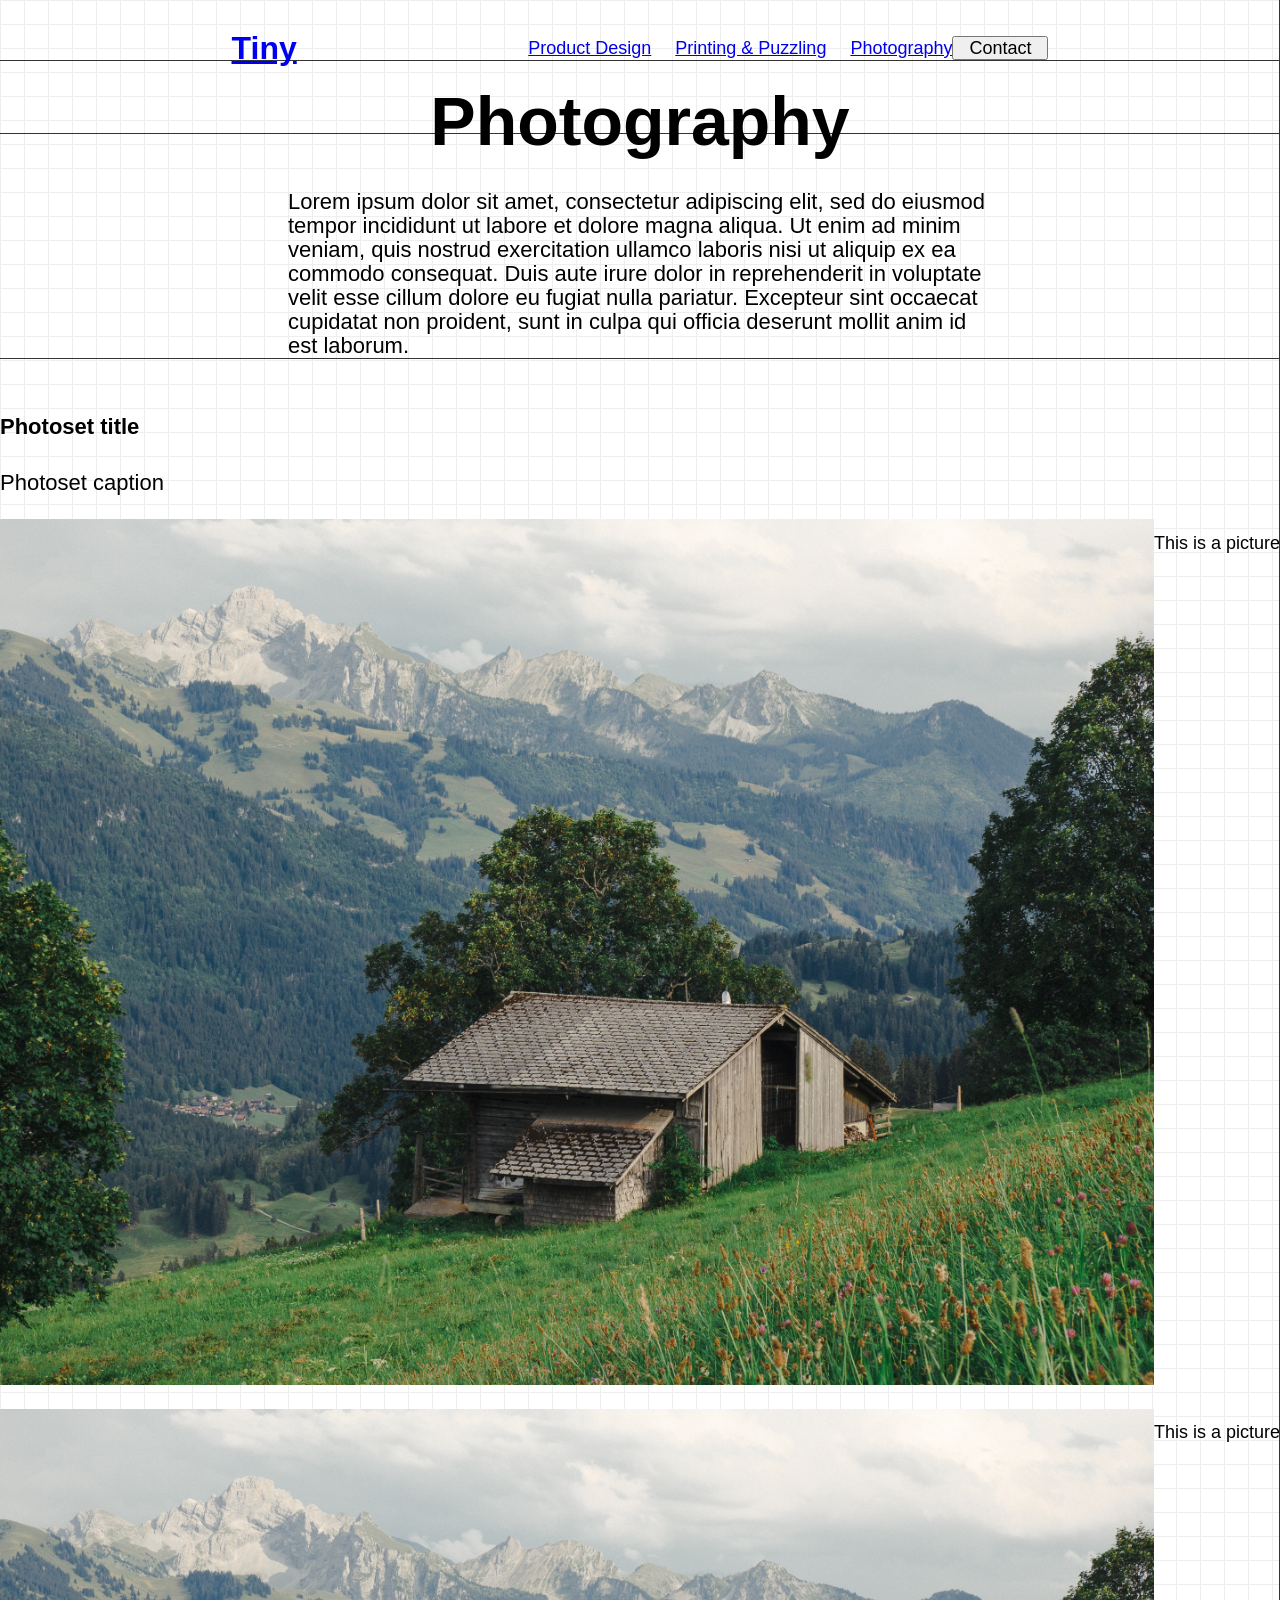
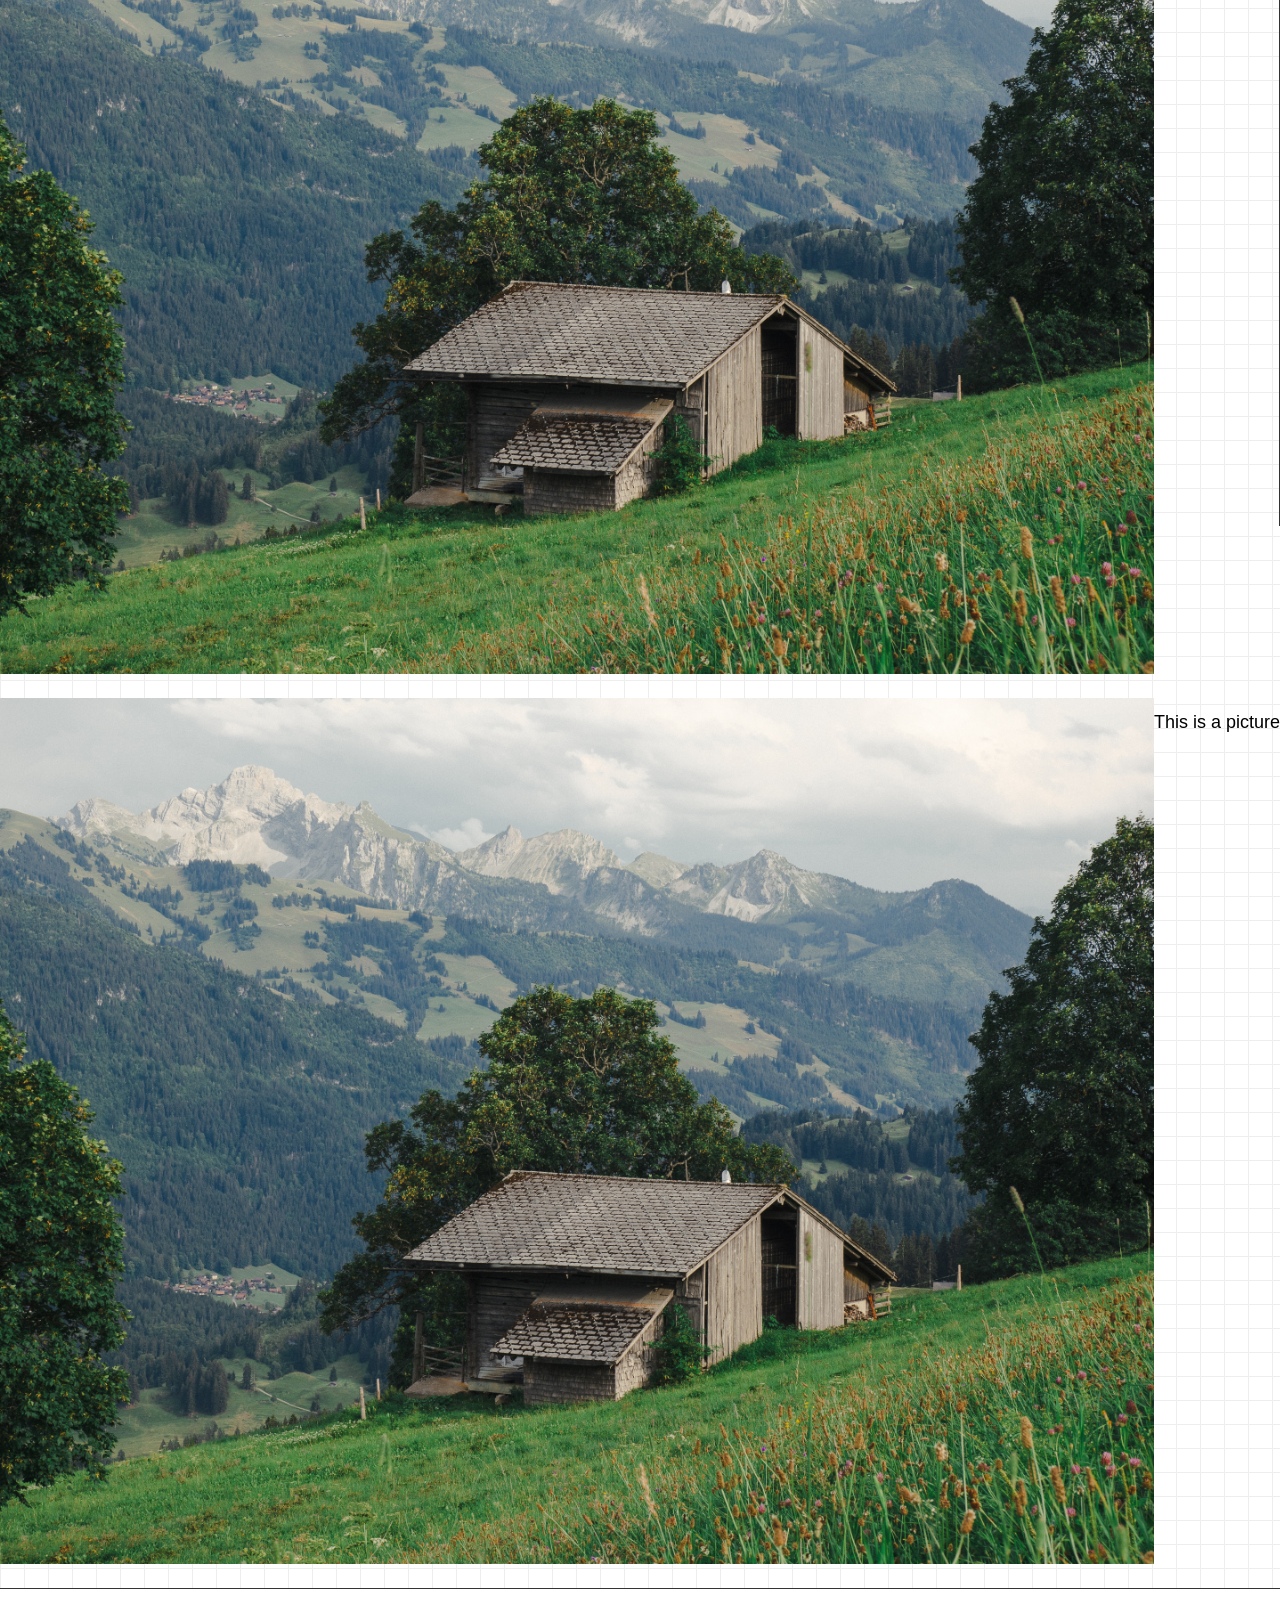
==== photography.html @ 00c22773 "feat: relative scale images" ====
<!doctype html>

<html lang="en">
  <head>
    <meta charset="utf-8">
    <meta name="viewport" content="width=device-width, initial-scale=1">

    <title>Tiny</title>
    <meta name="description" content="Personal site for Tiny. Background in design. Currently exploring printing and puzzles.">
    <meta name="author" content="Tiny">

    <meta property="og:title" content="Tiny">
    <meta property="og:type" content="website">
    <meta property="og:url" content="https://tiny.example.com">
    <meta property="og:description" content="Personal site for Tiny. Background in design. Currently exploring printing and puzzles.">
    <meta property="og:image" content="image.png">

    <link rel="icon" href="/favicon.ico">
    <link rel="icon" href="/favicon.svg" type="image/svg+xml">
    <link rel="apple-touch-icon" href="/apple-touch-icon.png">

    <link rel="stylesheet" href="styles.css?v=1.0">

  </head>

  <body>
    <div class="column-guide">
      <div></div>
      <div></div>
      <div></div>
    </div>
    <div class="grid-guide"></div>
    
    <header class="site-header grid">
      <h1 class="site-header__logo"><a href="index.html">Tiny</a></h1>
      <nav class="site-header__nav">
        <a href="product-design.html">Product Design</a>
        <a href="printing-and-puzzling.html">Printing & Puzzling</a>
        <a href="photography.html">Photography</a>
      </nav>
      <div class="site-header__cta">
        <button>Contact</button>
      </div>
    </header>

    <main>
      <header class="page-header grid">
        <h2>Photography</h2>
      </header>

      <article class="page-contents">
        
        <section class="lead grid">
          <p>Lorem ipsum dolor sit amet, consectetur adipiscing elit, sed do eiusmod tempor incididunt ut labore et dolore magna aliqua. Ut enim ad minim veniam, quis nostrud exercitation ullamco laboris nisi ut aliquip ex ea commodo consequat. Duis aute irure dolor in reprehenderit in voluptate velit esse cillum dolore eu fugiat nulla pariatur. Excepteur sint occaecat cupidatat non proident, sunt in culpa qui officia deserunt mollit anim id est laborum.</p>
        </section>

        <section class="photoset grid">
          <h3>Photoset title</h3>
          <p>Photoset caption</p>
          
          <figure>
            <img
              style="--wr: 4; --hr: 3; --sf: 1;"
              src="images/P7318767.jpg"
            />
            <figcaption>This is a picture</figcaption>
          </figure>

          <figure>
            <img
              style="--wr: 1; --hr: 1; --sf: 0.75"
              src="images/P7318767.jpg"
            />
            <figcaption>This is a picture</figcaption>
          </figure>

          <figure>
            <img
              style="--wr: 4; --hr: 3; --sf: 1;"
              src="images/P7318767.jpg"
            />
            <figcaption>This is a picture</figcaption>
          </figure>
        </section>


      </article>
    </main>
  </body>
</html>
---- styles.css ----
/* RESET
================================================*/
* {
    margin: 0;
    padding: 0;
    box-sizing: border-box;
}

:root {
  color-scheme: light dark;
}

body {
  color: light-dark(var(--foreground), var(--foreground));
  background-color: light-dark(var(--background), var(--background));
}



/* COSMETICS
================================================*/
:root {
    --background:       light-dark(white, #111);
    --foreground:       light-dark(black, white);
    --heavy-grid-line:  light-dark(#333, rgba(255,255,255, 0.6));
    --light-grid-line:  light-dark(#EEE, rgba(255,255,255, 0.1));
    
    --column-transition: 0.2s ease-out;
}



/* TEXT & BASELINE
================================================*/
:root {
    /* FONT SIZE:
    ** As text is the most important thing, we define that size next 
    ** I might come back later and make this a dynamic value,
    ** but the rest of the calculations should work regardless.
    ** The non-default font sizes use REM, rounded to the nearest pixel */
    --font-size: 18px;
    --font-size-sm: 16px;
    --font-size-lg: 22px; 
    --font-size-xl: 32px;
    --font-size-xxl: 68px;
    
    /* GRID:
    ** The grid scales according to the viewport size */
    --grid-size: 24px;
    --grid-columns: round(down, calc(100vw / var(--grid-size)), 1);
    --grid-rows: round(down, calc(100vh / var(--grid-size)), 1);
    --grid-width: calc(var(--grid-columns) * var(--grid-size));
    --grid-height: calc(var(--grid-rows) * var(--grid-size));
    --grid-colour: light-dark(#DDD, #333);
    --grid-margin: var(--grid-size);
    --grid-gutter: var(--grid-size);

    /* BASELINE CALCULATION: */
    --text-line-height:     round(up, calc(1cap * 1), var(--grid-size));
    --text-offset:          calc(var(--text-line-height) - 1cap);
}

body {
    font-family: 'Helvetica';
    position: relative;
    min-height: 100vh;
}

body,
button {
    font-size: var(--font-size);
    line-height: var(--text-line-height);
}
h1, h2, h3, h4, p, a, figcaption {
    text-box: trim-both cap alphabetic;
    padding-top: var(--text-offset);
}

h1 {
    font-size: var(--font-size-xl);
}
h2 {
    font-size: var(--font-size-lg);
}

/* MEDIA RATIOS
================================================
** The variables for calculating ratios are baked into .media class, and set on the modifer classes
** So it's possible to use .media without ratio (by setting --media-width/height-target
** or create custom ratios on the fly (setting --media-width/height-multiple
** or set a different max-width */
.photoset img {
    --wr:       auto;
    --hr:       auto;
    --wmax:     var(--c2);
    --hmax:     calc(var(--grid-height) - (var(--grid-size) * 6));
    --sf:       1;

    --width-multiple:   calc(var(--wr) / var(--hr));
    --height-multiple:  calc(var(--hr) / var(--wr));

    --max: min(var(--wmax), var(--hmax));


    --width:            calc(min(var(--max), calc(var(--max) * var(--width-multiple))) * var(--sf));
    --height:           calc(min(var(--max), calc(var(--max) * var(--height-multiple))) * var(--sf));
    
    width:              round(down, var(--width), var(--grid-size));
    height:             round(down, var(--height), var(--grid-size));
    
    transition: width var(--column-transition), height var(--column-transition);
    object-fit: cover;
}



/* COMPONENTS
================================================*/
button {
    height: var(--grid-size);
    min-width: calc(var(--grid-size) * 4);
    vertical-align: middle;
    line-height: 1;
}


/* LAYOUT
================================================*/
:root {
    /* COLUMN SIZES
    ** For each 7 squares, the first 4 go to C2, the next 2 to C3, the last 1 to C1
    ** The values are hard coded in, so changing these proportions would require
    ** a rewrite */
    --q: round(down, calc(var(--grid-columns) / 7), 1);
    --r: mod(var(--grid-columns), 7);

    --c1:   var(--grid-size);
    --c2:   calc(var(--grid-width) - var(--c1) - var(--c3));
    --c3:   var(--grid-size);;
    
    
    /* 35 COLUMNS: SHOW C3 */
    @media (min-width: 840px) {
        --c3: calc(
            (2 * var(--q) + min(max(var(--r) - 4, 0), 2))
            * var(--grid-size)
        );
    }

    /* 42 SQUARES: SHOW C1
    ** C1 = 6, C2 = 24, C3 = 12 */
    @media (min-width: 1008px) {
        --c1: calc(
            var(--q) * var(--grid-size)
        );
    }

    /* 49+ SQUARES: REPEATING 4:2:1 DISTRIBUTION
    ** C1 = 7, C2 = 28, C3 = 14 */
    @media (min-width: 1176px) {

        --c1: calc(
            var(--q) * var(--grid-size)
        );

        --c2: calc(
            (4 * var(--q) + min(var(--r), 4))
            * var(--grid-size)
        );

        --c3: calc(
            (2 * var(--q) + min(max(var(--r) - 4, 0), 2))
            * var(--grid-size)
        );
    }
}

.grid {
    --border-width: 1px;
    display: grid;
    grid-template-columns: var(--c1) var(--c2) var(--c3);
    margin-bottom: calc((var(--grid-size) * 2) - var(--border-width));
    border-bottom: var(--border-width) solid var(--heavy-grid-line);
    transition: grid-template-columns var(--column-transition);
}

.grid > * {
    grid-column: 2;
}


/* SECTIONS
================================================*/
.site-header {
    padding-top: var(--grid-size);
    align-items: end;
    position: sticky;
    top: 0;
    left: 0;
    width: 100%;
}

.site-header__logo {
    font-size: var(--font-size-xl);
    grid-row: 1;
}

.site-header__nav {
    display: flex;
    justify-self: end;
    gap: var(--grid-size);
    max-width: calc(var(--c2) - 8rem);
    align-items: end;
    grid-row: 1;
}

.site-header__cta {
    display: flex;
    grid-row: 1;
    justify-self: end;
    display: none;
}

.page-header h2 {
    font-size: var(--font-size-xxl);
}

.lead p {
    font-size: var(--font-size-lg);
    max-width: 32em;
}

.photoset h3 {
    font-size: var(--font-size-lg);
    margin-bottom: var(--grid-size);
}
.photoset p {
    font-size: var(--font-size-lg);
    margin-bottom: var(--grid-size);
}

.photoset figure {
    margin-bottom: var(--grid-size);
}

.photoset img {
    display: block;
}


@media (min-width: 840px) {
    .site-header__cta {
        display: flex;
        grid-column: 3;
        justify-self: start;
    }
    .site-header__nav {
        grid-row: 1;
        justify-self: end;
    }
    .photoset figure {
        grid-column: 1 / span 3;
        display: grid;
        grid-template-columns: subgrid;

    }
    .photoset img {
        grid-column: 2;
        justify-self: end;
    }
    .photoset figcaption {
        grid-column: 3 / span 1;
    }
}

@media (min-width: 1008px) {
    .site-header__logo {
        grid-column: 1;
        justify-self: right;
    }
}



/* TEMPORARY
================================================*/
img {
    max-width: 100%;
}

.column-guide,
.grid-guide {
    pointer-events: none;
}

.column-guide {
    z-index: 1;
    position: absolute;
    display: grid;
    width: 100%;
    height: 100%;
    top: 0;
    left: 0;
    bottom: 0;
    grid-template-columns: var(--c1) var(--c2) var(--c3);
    transition: grid-template-columns var(--column-transition);
}
.column-guide > * {
    height: 100%;
}
.column-guide > :not(:last-of-type) {
    border-right: 1px solid var(--heavy-grid-line);
}

.column-guide > * {
    /* background: rgba(227, 23, 23, 0.3); */
}


.grid-guide {
    z-index: -1;
    position: absolute;
    width: 100%;
    top: 0;
    left: 0;
    bottom: 0;
    background-size: var(--grid-size) var(--grid-size);
    background-image:
        linear-gradient(to right, var(--light-grid-line) 1px, transparent 1px),
        linear-gradient(to bottom, var(--light-grid-line) 1px, transparent 1px); 
}
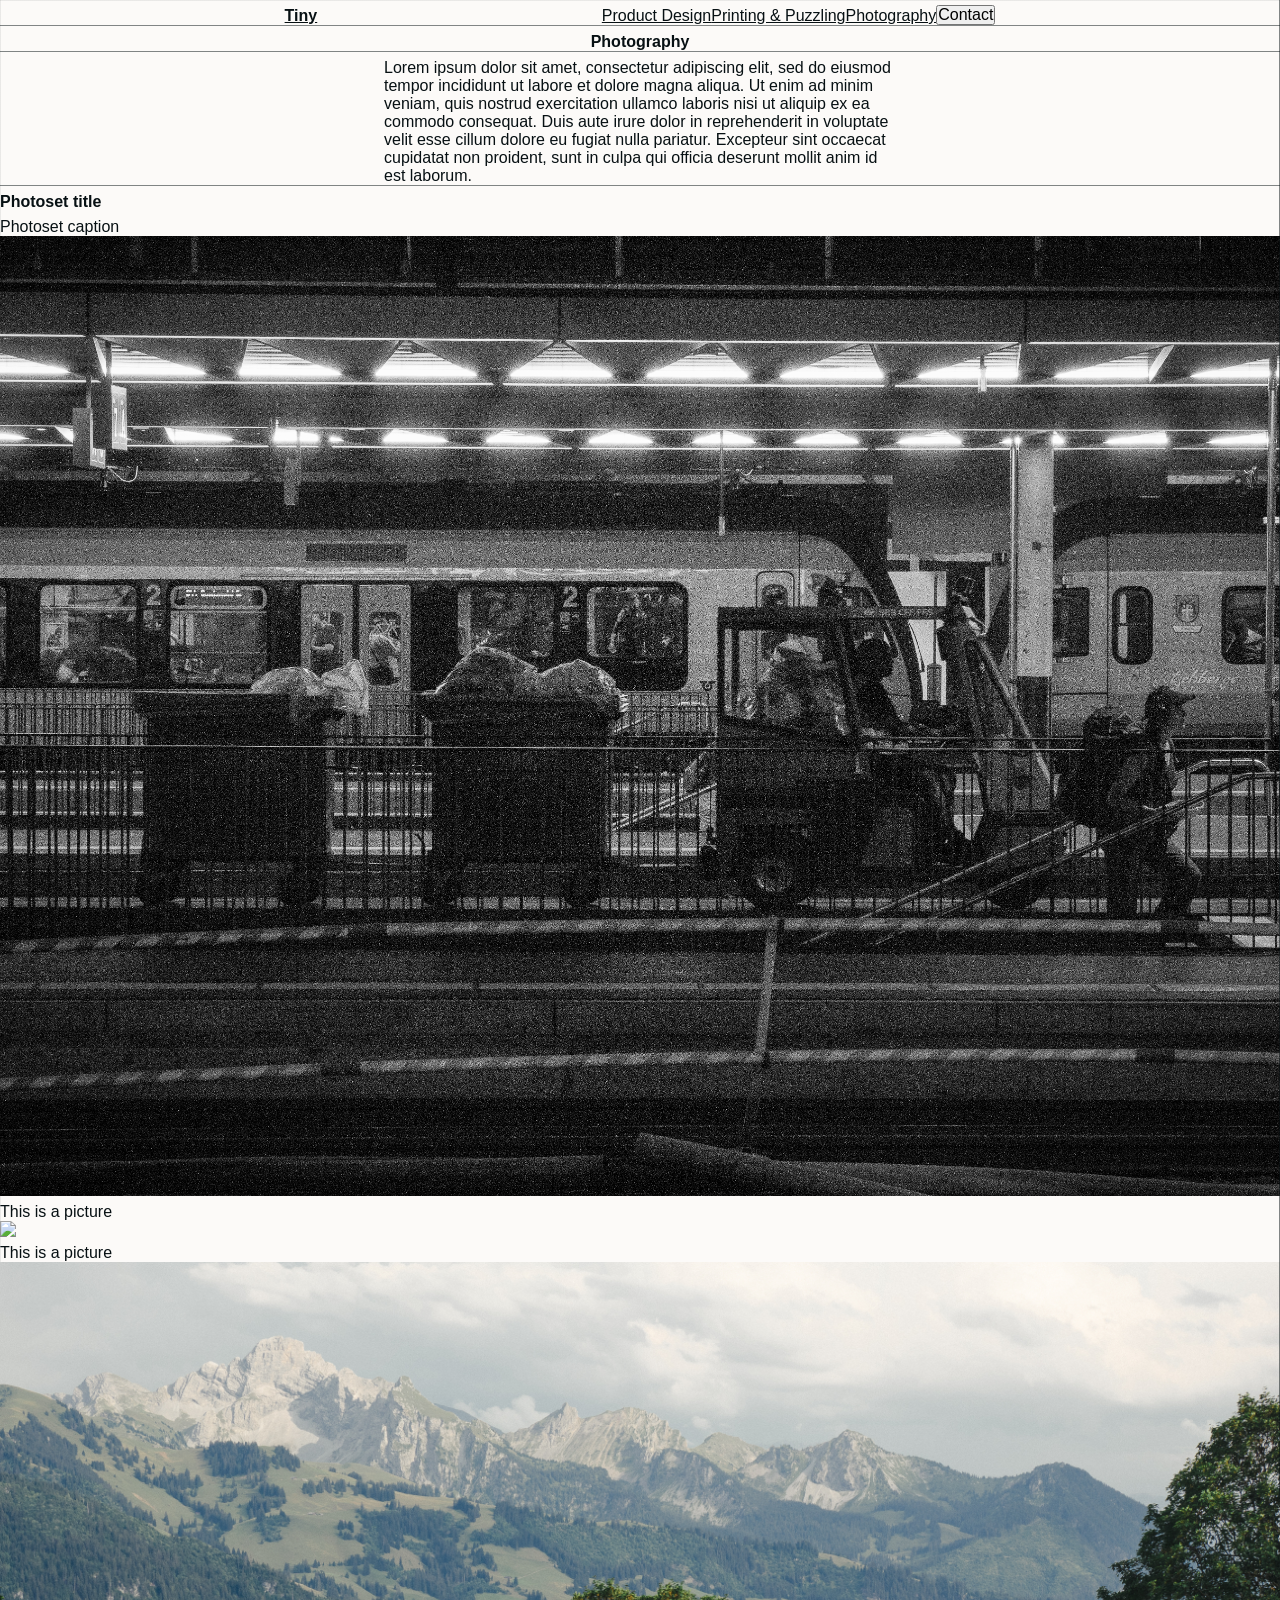
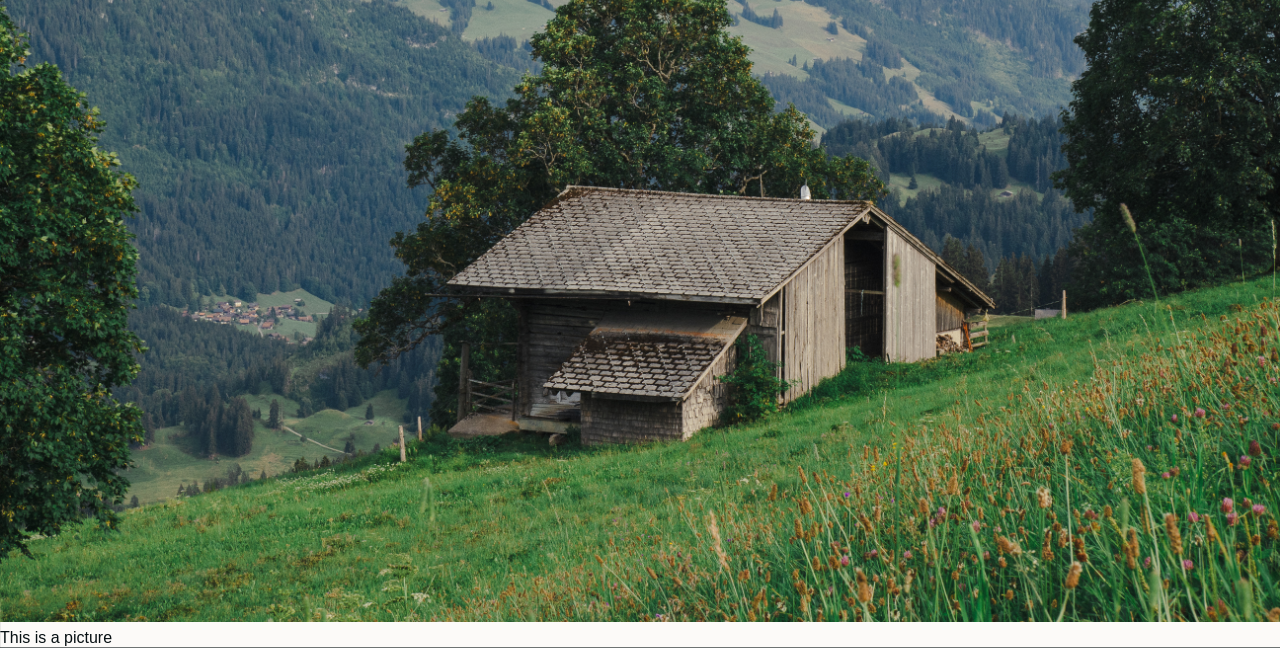
==== commit 9dea0fd5: "feat: dynamic font size WIP" ====
--- a/photography.html
+++ b/photography.html
@@ -60,16 +60,16 @@
           
           <figure>
             <img
-              style="--wr: 4; --hr: 3; --sf: 1;"
-              src="images/P7318767.jpg"
+              style="--wr: 16; --hr: 9; --sf: 1;"
+              src="images/SBB.jpg"
             />
             <figcaption>This is a picture</figcaption>
           </figure>
 
           <figure>
             <img
-              style="--wr: 1; --hr: 1; --sf: 0.75"
-              src="images/P7318767.jpg"
+              style="--wr: 3; --hr: 4; --sf: 0.75"
+              src="images/TUNA.jpg"
             />
             <figcaption>This is a picture</figcaption>
           </figure>
@@ -77,7 +77,7 @@
           <figure>
             <img
               style="--wr: 4; --hr: 3; --sf: 1;"
-              src="images/P7318767.jpg"
+              src="images/JAUN.jpg"
             />
             <figcaption>This is a picture</figcaption>
           </figure>
--- a/styles.css
+++ b/styles.css
@@ -10,43 +10,55 @@
   color-scheme: light dark;
 }
 
+
+
+/* COSMETICS
+================================================*/
+:root {
+    /* Named colors */
+    --ink-black:        7, 16, 19;
+    --off-white:        252, 250, 248;
+    --moss-green:       120, 188, 97;
+
+    /* Semantic */
+    --background:       light-dark(rgba(var(--off-white)), rgba(var(--ink-black)));
+    --foreground:       light-dark(rgba(var(--ink-black)), rgba(var(--off-white)));
+    --heavy-grid-line:  light-dark(rgba(var(--ink-black), 0.5), rgba(var(--off-white), 0.5));
+    --medium-grid-line: light-dark(rgba(var(--ink-black), 0.15), rgba(var(--off-white), 0.15));
+    --light-grid-line:  light-dark(rgba(var(--ink-black), 0.075), rgba(var(--off-white), 0.075));
+
+
+    --surface:          light-dark(#FFF, #222);
+    
+    --column-transition: 0.2s ease-out;
+}
+
 body {
   color: light-dark(var(--foreground), var(--foreground));
   background-color: light-dark(var(--background), var(--background));
 }
 
-
-
-/* COSMETICS
+a {
+    color:  var(--accent-color-1);
+}
+
+
+
+
+/* TEXT & BASELINE
 ================================================*/
 :root {
-    --background:       light-dark(white, #111);
-    --foreground:       light-dark(black, white);
-    --heavy-grid-line:  light-dark(#333, rgba(255,255,255, 0.6));
-    --light-grid-line:  light-dark(#EEE, rgba(255,255,255, 0.1));
-    
-    --column-transition: 0.2s ease-out;
-}
-
-
-
-/* TEXT & BASELINE
-================================================*/
-:root {
-    /* FONT SIZE:
-    ** As text is the most important thing, we define that size next 
-    ** I might come back later and make this a dynamic value,
-    ** but the rest of the calculations should work regardless.
-    ** The non-default font sizes use REM, rounded to the nearest pixel */
-    --font-size: 18px;
-    --font-size-sm: 16px;
-    --font-size-lg: 22px; 
-    --font-size-xl: 32px;
-    --font-size-xxl: 68px;
-    
+    --viewport-area:            calc(sqrt(calc((100vw / 1px) * (100vh / 1px ))));
+    --dynamic-grid-size:        round(up, calc((var(--viewport-area) / 30) * 1px), 1px);
+    --dynamic-font-size:        round(up, calc((var(--viewport-area) / 40) * 1px), 1px);
+    --dynamic-font-size-sm:     round(up, calc((var(--viewport-area) / 50) * 1px), 1px);
+    --dynamic-font-size-lg:     round(up, calc((var(--viewport-area) / 30) * 1px), 1px);
+    --dynamic-font-size-xl:     round(up, calc((var(--viewport-area) / 20) * 1px), 1px);
+    --dynamic-font-size-xxl:    round(up, calc((var(--viewport-area) / 10) * 1px), 1px);
+
     /* GRID:
     ** The grid scales according to the viewport size */
-    --grid-size: 24px;
+    --grid-size: clamp(16px, var(--dynamic-grid-size), 20px );
     --grid-columns: round(down, calc(100vw / var(--grid-size)), 1);
     --grid-rows: round(down, calc(100vh / var(--grid-size)), 1);
     --grid-width: calc(var(--grid-columns) * var(--grid-size));
@@ -55,9 +67,27 @@
     --grid-margin: var(--grid-size);
     --grid-gutter: var(--grid-size);
 
+    /* FONT SIZE:
+    ** As text is the most important thing, we define that size next 
+    ** I might come back later and make this a dynamic value,
+    ** but the rest of the calculations should work regardless.
+    ** The non-default font sizes use REM, rounded to the nearest pixel */
+    --font-size:        clamp(16px, var(--dynamic-font-size), 18px);
+    --font-size-sm:     clamp(14px, var(--dynamic-font-size-sm), 16px);
+    --font-size-lg:     clamp(20px, var(--dynamic-font-size-lg), 32px);
+    --font-size-xl:     clamp(28px, var(--dynamic-font-size-xl), 48px);
+    --font-size-xxl:    clamp(56px, var(--dynamic-font-size-lg), 64px);
+
+    /* LINE HEIGHT: */
+    --line-height:      round(up, 1cap, var(--grid-size));
+    --line-height-sm:   round(up, 1cap, var(--grid-size));
+    --line-height-lg:   round(up, 1cap, var(--grid-size));
+    --line-height-xl:   round(up, 1cap, var(--grid-size));
+    --line-height-xxl:  round(up, 1cap, var(--grid-size));
+    
     /* BASELINE CALCULATION: */
-    --text-line-height:     round(up, calc(1cap * 1), var(--grid-size));
-    --text-offset:          calc(var(--text-line-height) - 1cap);
+    /* --text-line-height:     round(up, calc(1cap * 1), var(--grid-size)); */
+    --text-offset:          calc(1lh - 1cap);
 }
 
 body {
@@ -69,7 +99,7 @@
 body,
 button {
     font-size: var(--font-size);
-    line-height: var(--text-line-height);
+    line-height: var(--line-height);
 }
 h1, h2, h3, h4, p, a, figcaption {
     text-box: trim-both cap alphabetic;
@@ -78,9 +108,11 @@
 
 h1 {
     font-size: var(--font-size-xl);
+    line-height: var(--line-height-xl);
 }
 h2 {
     font-size: var(--font-size-lg);
+    line-height: var(--line-height-lg);
 }
 
 /* MEDIA RATIOS
@@ -93,14 +125,13 @@
     --wr:       auto;
     --hr:       auto;
     --wmax:     var(--c2);
-    --hmax:     calc(var(--grid-height) - (var(--grid-size) * 6));
+    --hmax:     var(--grid-height);
     --sf:       1;
 
     --width-multiple:   calc(var(--wr) / var(--hr));
     --height-multiple:  calc(var(--hr) / var(--wr));
 
     --max: min(var(--wmax), var(--hmax));
-
 
     --width:            calc(min(var(--max), calc(var(--max) * var(--width-multiple))) * var(--sf));
     --height:           calc(min(var(--max), calc(var(--max) * var(--height-multiple))) * var(--sf));
@@ -140,36 +171,26 @@
     
     
     /* 35 COLUMNS: SHOW C3 */
-    @media (min-width: 840px) {
-        --c3: calc(
-            (2 * var(--q) + min(max(var(--r) - 4, 0), 2))
-            * var(--grid-size)
+    /* @media (min-width: 840px) {
+        --c1: calc(
+            var(--q) * var(--grid-size)
         );
-    }
+        
+    } */
 
     /* 42 SQUARES: SHOW C1
     ** C1 = 6, C2 = 24, C3 = 12 */
     @media (min-width: 1008px) {
-        --c1: calc(
-            var(--q) * var(--grid-size)
-        );
+        --c1: calc(var(--q) * var(--grid-size));
+        --c3: calc(var(--q) * var(--grid-size));
     }
 
     /* 49+ SQUARES: REPEATING 4:2:1 DISTRIBUTION
     ** C1 = 7, C2 = 28, C3 = 14 */
     @media (min-width: 1176px) {
 
-        --c1: calc(
-            var(--q) * var(--grid-size)
-        );
-
         --c2: calc(
-            (4 * var(--q) + min(var(--r), 4))
-            * var(--grid-size)
-        );
-
-        --c3: calc(
-            (2 * var(--q) + min(max(var(--r) - 4, 0), 2))
+            (5 * var(--q) + min(var(--r), 5))
             * var(--grid-size)
         );
     }
@@ -202,6 +223,7 @@
 
 .site-header__logo {
     font-size: var(--font-size-xl);
+    line-height: var(--line-height-xl);
     grid-row: 1;
 }
 
@@ -223,23 +245,32 @@
 
 .page-header h2 {
     font-size: var(--font-size-xxl);
+    line-height: var(--line-height-xxl);
 }
 
 .lead p {
     font-size: var(--font-size-lg);
+    line-height: var(--line-height-lg);
     max-width: 32em;
 }
 
 .photoset h3 {
     font-size: var(--font-size-lg);
+    line-height: var(--line-height-lg);
     margin-bottom: var(--grid-size);
 }
 .photoset p {
     font-size: var(--font-size-lg);
+    line-height: var(--line-height-lg);
     margin-bottom: var(--grid-size);
 }
 
-.photoset figure {
+.page-contents {
+    background-size: var(--grid-size) var(--grid-size);
+    background-image:
+        linear-gradient(to top, var(--medium-grid-line) 1px, transparent 1px); 
+}
+.photoset {
     margin-bottom: var(--grid-size);
 }
 
@@ -248,7 +279,7 @@
 }
 
 
-@media (min-width: 840px) {
+@media (min-width: 1008px) {
     .site-header__cta {
         display: flex;
         grid-column: 3;
@@ -258,22 +289,6 @@
         grid-row: 1;
         justify-self: end;
     }
-    .photoset figure {
-        grid-column: 1 / span 3;
-        display: grid;
-        grid-template-columns: subgrid;
-
-    }
-    .photoset img {
-        grid-column: 2;
-        justify-self: end;
-    }
-    .photoset figcaption {
-        grid-column: 3 / span 1;
-    }
-}
-
-@media (min-width: 1008px) {
     .site-header__logo {
         grid-column: 1;
         justify-self: right;
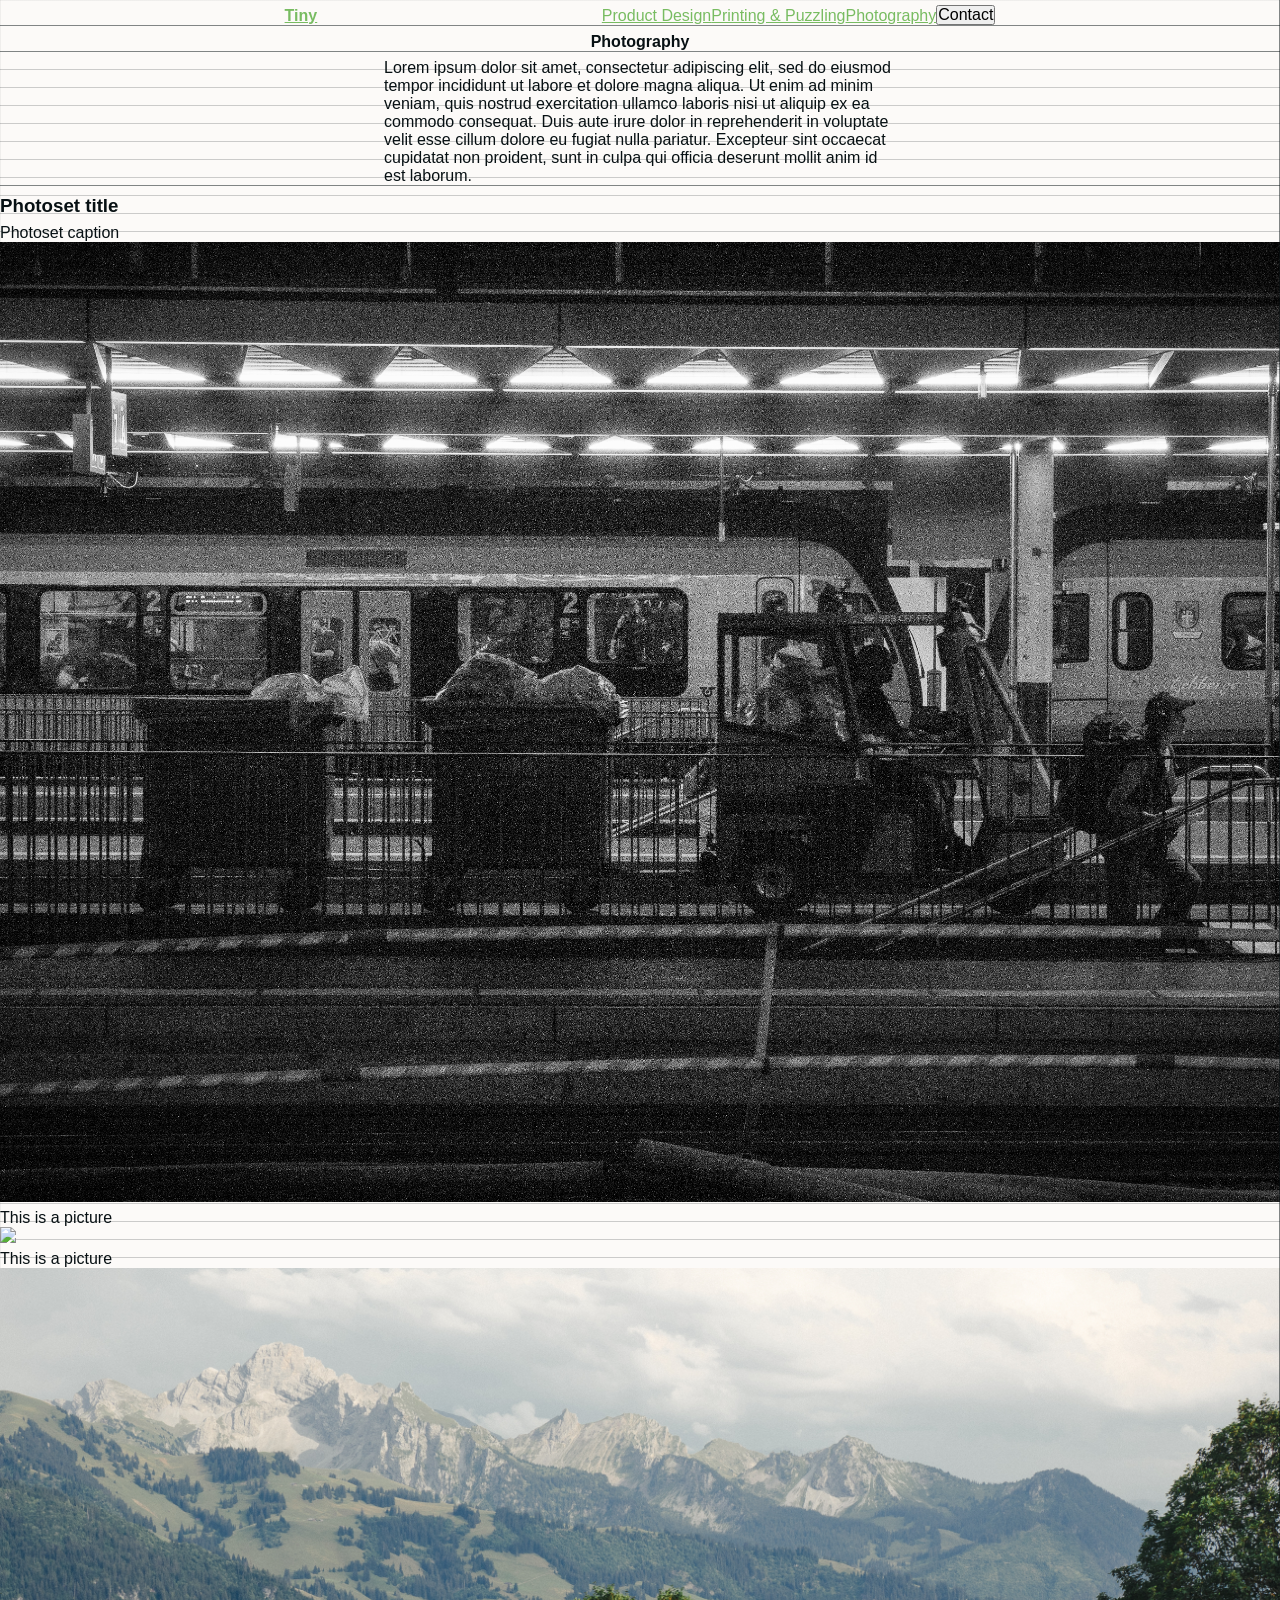
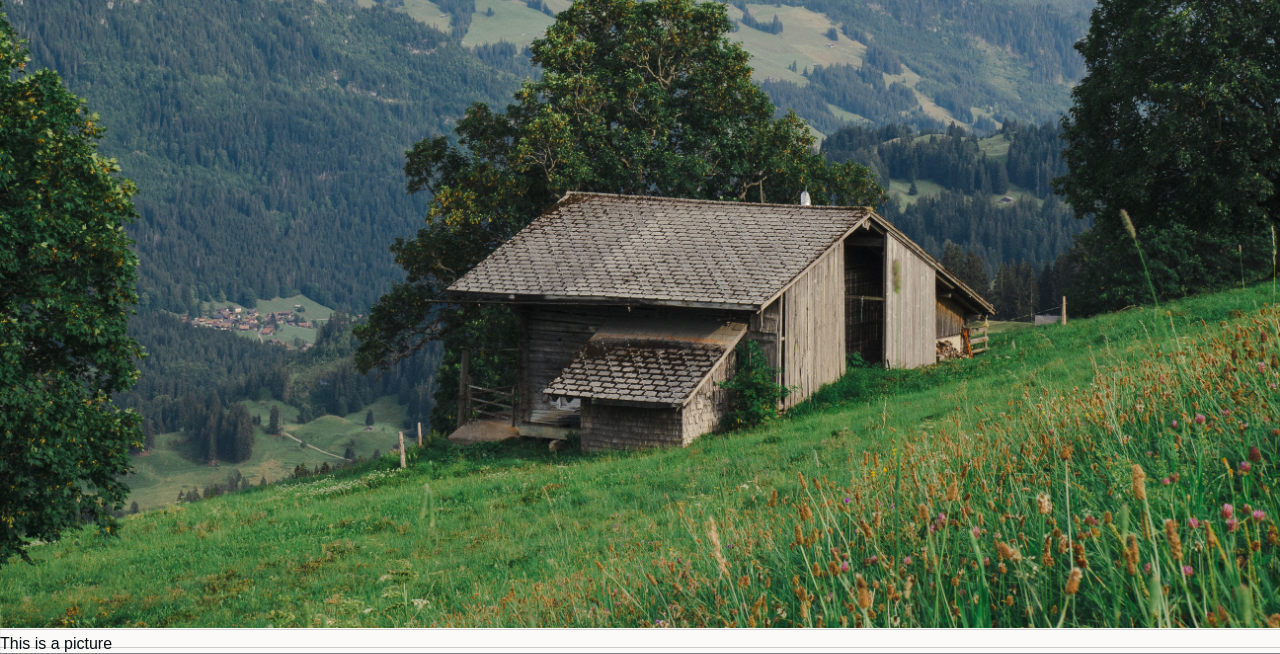
==== commit 0b53905b: "fix: adjusting fluid font scaling" ====
--- a/photography.html
+++ b/photography.html
@@ -45,7 +45,7 @@
 
     <main>
       <header class="page-header grid">
-        <h2>Photography</h2>
+        <h2 class="page-header__title">Photography</h2>
       </header>
 
       <article class="page-contents">
--- a/styles.css
+++ b/styles.css
@@ -24,13 +24,15 @@
     --background:       light-dark(rgba(var(--off-white)), rgba(var(--ink-black)));
     --foreground:       light-dark(rgba(var(--ink-black)), rgba(var(--off-white)));
     --heavy-grid-line:  light-dark(rgba(var(--ink-black), 0.5), rgba(var(--off-white), 0.5));
-    --medium-grid-line: light-dark(rgba(var(--ink-black), 0.15), rgba(var(--off-white), 0.15));
-    --light-grid-line:  light-dark(rgba(var(--ink-black), 0.075), rgba(var(--off-white), 0.075));
+    --medium-grid-line: light-dark(rgba(var(--ink-black), 0.2), rgba(var(--off-white), 0.3));
+    --light-grid-line:  light-dark(rgba(var(--ink-black), 0.05), rgba(var(--off-white), 0.05));
+    
+    --accent-color-1:   light-dark(rgba(var(--moss-green)), rgba(var(--moss-green)));
 
 
     --surface:          light-dark(#FFF, #222);
     
-    --column-transition: 0.2s ease-out;
+    --layout-transition: 0.2s ease-out;
 }
 
 body {
@@ -49,41 +51,42 @@
 ================================================*/
 :root {
     --viewport-area:            calc(sqrt(calc((100vw / 1px) * (100vh / 1px ))));
-    --dynamic-grid-size:        round(up, calc((var(--viewport-area) / 30) * 1px), 1px);
-    --dynamic-font-size:        round(up, calc((var(--viewport-area) / 40) * 1px), 1px);
-    --dynamic-font-size-sm:     round(up, calc((var(--viewport-area) / 50) * 1px), 1px);
-    --dynamic-font-size-lg:     round(up, calc((var(--viewport-area) / 30) * 1px), 1px);
-    --dynamic-font-size-xl:     round(up, calc((var(--viewport-area) / 20) * 1px), 1px);
-    --dynamic-font-size-xxl:    round(up, calc((var(--viewport-area) / 10) * 1px), 1px);
+    --dynamic-grid-size:        round(up, calc((var(--viewport-area) / 100) * 1px), 1px);
 
     /* GRID:
     ** The grid scales according to the viewport size */
-    --grid-size: clamp(16px, var(--dynamic-grid-size), 20px );
-    --grid-columns: round(down, calc(100vw / var(--grid-size)), 1);
-    --grid-rows: round(down, calc(100vh / var(--grid-size)), 1);
-    --grid-width: calc(var(--grid-columns) * var(--grid-size));
-    --grid-height: calc(var(--grid-rows) * var(--grid-size));
-    --grid-colour: light-dark(#DDD, #333);
-    --grid-margin: var(--grid-size);
-    --grid-gutter: var(--grid-size);
+    --grid-size:        clamp(10px, var(--dynamic-grid-size), 14px);
+    --grid-columns:     round(down, calc(100vw / var(--grid-size)), 1);
+    --grid-rows:        round(down, calc(100vh / var(--grid-size)), 1);
+    --grid-width:       calc(var(--grid-columns) * var(--grid-size));
+    --grid-height:      calc(var(--grid-rows) * var(--grid-size));
+    --grid-colour:      light-dark(#DDD, #333);
+    --grid-margin:      var(--grid-size);
+    --grid-gutter:      var(--grid-size);
 
     /* FONT SIZE:
     ** As text is the most important thing, we define that size next 
     ** I might come back later and make this a dynamic value,
     ** but the rest of the calculations should work regardless.
     ** The non-default font sizes use REM, rounded to the nearest pixel */
-    --font-size:        clamp(16px, var(--dynamic-font-size), 18px);
+    --dynamic-font-size:        round(up, calc(var(--grid-size) * 1.3), 1px);
+    --dynamic-font-size-sm:     round(up, calc(var(--grid-size) * 1), 1px);
+    --dynamic-font-size-lg:     round(up, calc(var(--grid-size) * 1.6), 1px);
+    --dynamic-font-size-xl:     round(up, calc(var(--grid-size) * 2), 1px);
+    --dynamic-font-size-xxl:    round(up, calc(var(--grid-size) * 3), 1px);
+
+    --font-size:        clamp(16px, var(--dynamic-font-size), 20px);
     --font-size-sm:     clamp(14px, var(--dynamic-font-size-sm), 16px);
-    --font-size-lg:     clamp(20px, var(--dynamic-font-size-lg), 32px);
+    --font-size-lg:     clamp(17px, var(--dynamic-font-size-lg), 32px);
     --font-size-xl:     clamp(28px, var(--dynamic-font-size-xl), 48px);
     --font-size-xxl:    clamp(56px, var(--dynamic-font-size-lg), 64px);
 
     /* LINE HEIGHT: */
-    --line-height:      round(up, 1cap, var(--grid-size));
-    --line-height-sm:   round(up, 1cap, var(--grid-size));
-    --line-height-lg:   round(up, 1cap, var(--grid-size));
-    --line-height-xl:   round(up, 1cap, var(--grid-size));
-    --line-height-xxl:  round(up, 1cap, var(--grid-size));
+    --line-height:      calc(var(--grid-size) * 2);
+    --line-height-sm:   calc(var(--grid-size) * 2);
+    --line-height-lg:   calc(var(--grid-size) * 2);
+    --line-height-xl:   calc(var(--grid-size) * 4);
+    --line-height-xxl:  calc(var(--grid-size) * 6);
     
     /* BASELINE CALCULATION: */
     /* --text-line-height:     round(up, calc(1cap * 1), var(--grid-size)); */
@@ -101,19 +104,28 @@
     font-size: var(--font-size);
     line-height: var(--line-height);
 }
+
 h1, h2, h3, h4, p, a, figcaption {
     text-box: trim-both cap alphabetic;
     padding-top: var(--text-offset);
-}
-
-h1 {
+    transition: font-size var(--layout-transition), line-height var(--layout-transition);
+}
+
+.site-header__logo {
     font-size: var(--font-size-xl);
     line-height: var(--line-height-xl);
 }
-h2 {
+
+.page-header__title {
+    font-size: var(--font-size-xxl);
+    line-height: var(--line-height-xxl);
+}
+
+.lead p {
     font-size: var(--font-size-lg);
     line-height: var(--line-height-lg);
 }
+
 
 /* MEDIA RATIOS
 ================================================
@@ -127,6 +139,7 @@
     --wmax:     var(--c2);
     --hmax:     var(--grid-height);
     --sf:       1;
+    --rounding: calc(var(--grid-size) * 2);
 
     --width-multiple:   calc(var(--wr) / var(--hr));
     --height-multiple:  calc(var(--hr) / var(--wr));
@@ -136,10 +149,10 @@
     --width:            calc(min(var(--max), calc(var(--max) * var(--width-multiple))) * var(--sf));
     --height:           calc(min(var(--max), calc(var(--max) * var(--height-multiple))) * var(--sf));
     
-    width:              round(down, var(--width), var(--grid-size));
-    height:             round(down, var(--height), var(--grid-size));
-    
-    transition: width var(--column-transition), height var(--column-transition);
+    width:              round(down, var(--width), var(--rounding));
+    height:             round(down, var(--height), var(--rounding));
+    
+    transition: width var(--layout-transition), height var(--layout-transition);
     object-fit: cover;
 }
 
@@ -148,7 +161,7 @@
 /* COMPONENTS
 ================================================*/
 button {
-    height: var(--grid-size);
+    height: calc(var(--grid-size) * 2);
     min-width: calc(var(--grid-size) * 4);
     vertical-align: middle;
     line-height: 1;
@@ -202,7 +215,7 @@
     grid-template-columns: var(--c1) var(--c2) var(--c3);
     margin-bottom: calc((var(--grid-size) * 2) - var(--border-width));
     border-bottom: var(--border-width) solid var(--heavy-grid-line);
-    transition: grid-template-columns var(--column-transition);
+    transition: grid-template-columns var(--layout-transition);
 }
 
 .grid > * {
@@ -222,8 +235,6 @@
 }
 
 .site-header__logo {
-    font-size: var(--font-size-xl);
-    line-height: var(--line-height-xl);
     grid-row: 1;
 }
 
@@ -244,29 +255,21 @@
 }
 
 .page-header h2 {
-    font-size: var(--font-size-xxl);
-    line-height: var(--line-height-xxl);
 }
 
 .lead p {
-    font-size: var(--font-size-lg);
-    line-height: var(--line-height-lg);
     max-width: 32em;
 }
 
 .photoset h3 {
-    font-size: var(--font-size-lg);
-    line-height: var(--line-height-lg);
     margin-bottom: var(--grid-size);
 }
 .photoset p {
-    font-size: var(--font-size-lg);
-    line-height: var(--line-height-lg);
     margin-bottom: var(--grid-size);
 }
 
 .page-contents {
-    background-size: var(--grid-size) var(--grid-size);
+    background-size: 1lh 1lh;
     background-image:
         linear-gradient(to top, var(--medium-grid-line) 1px, transparent 1px); 
 }
@@ -318,7 +321,7 @@
     left: 0;
     bottom: 0;
     grid-template-columns: var(--c1) var(--c2) var(--c3);
-    transition: grid-template-columns var(--column-transition);
+    transition: grid-template-columns var(--layout-transition);
 }
 .column-guide > * {
     height: 100%;
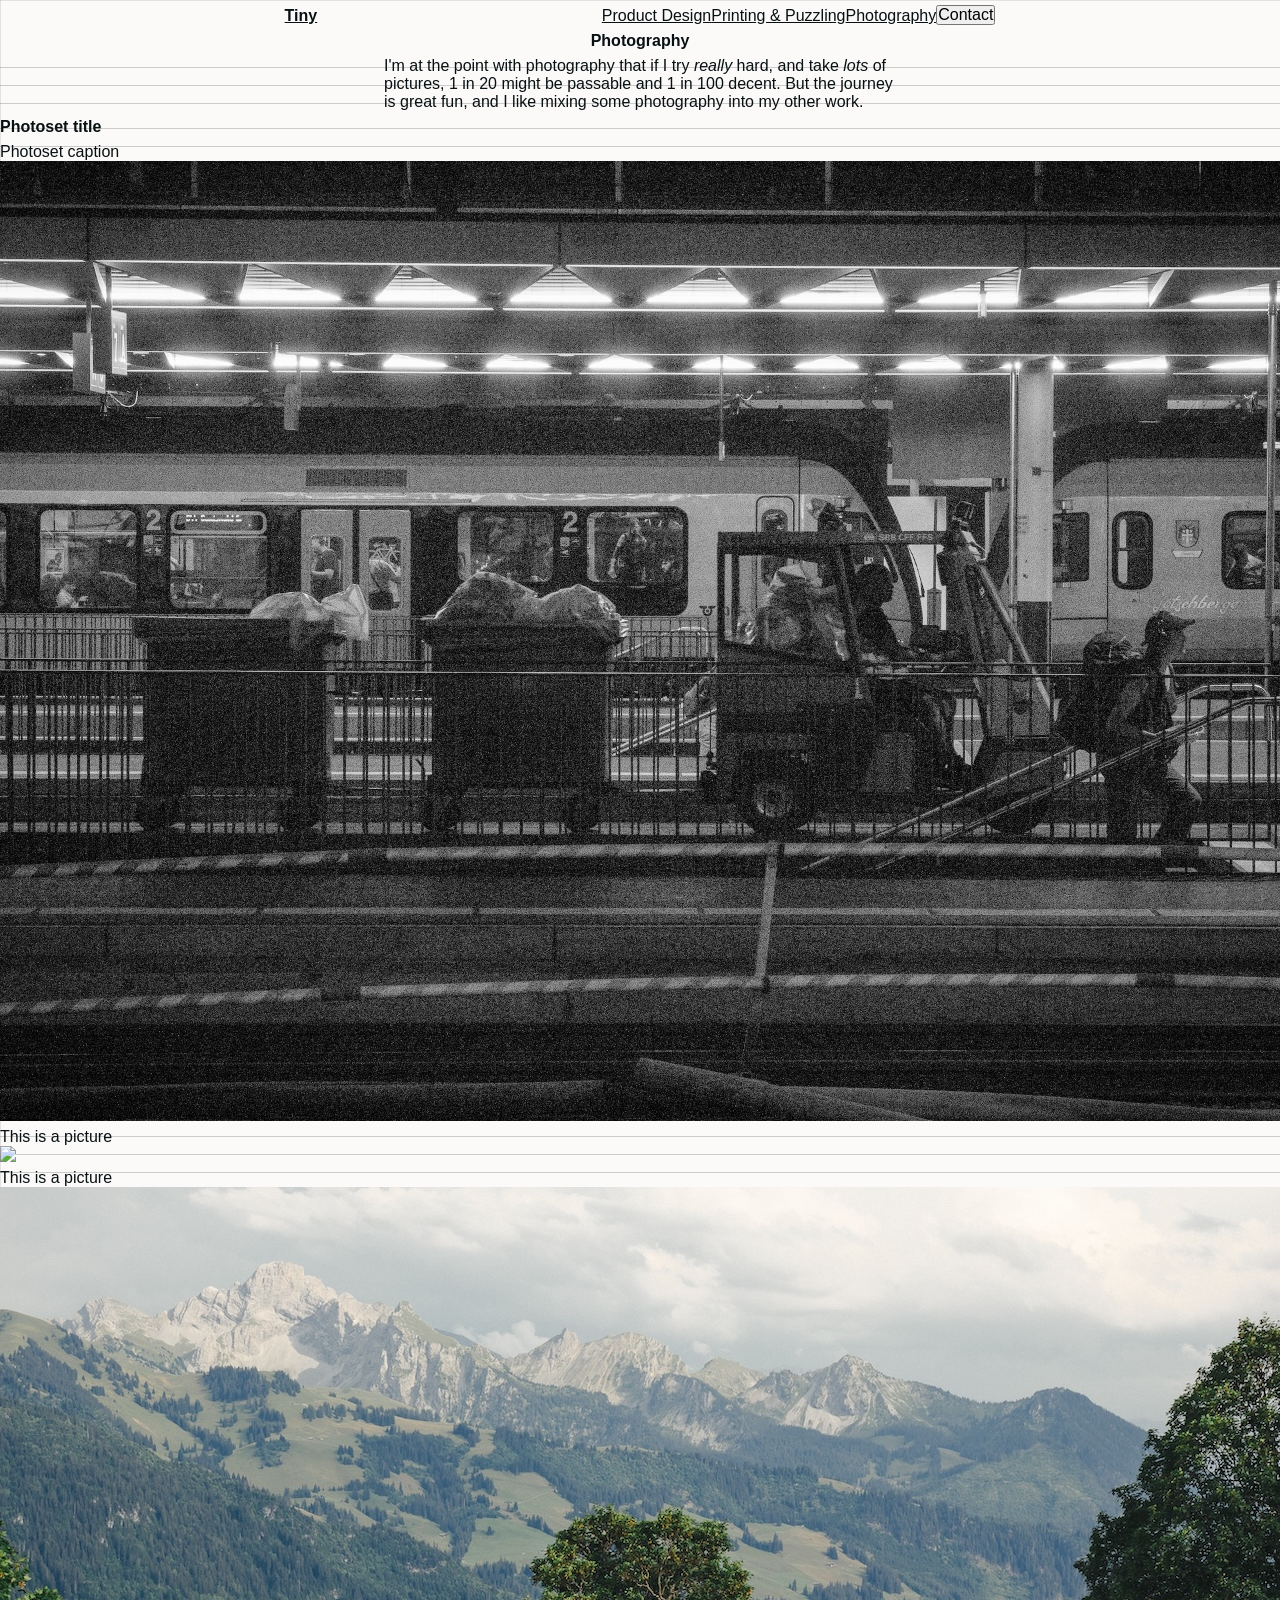
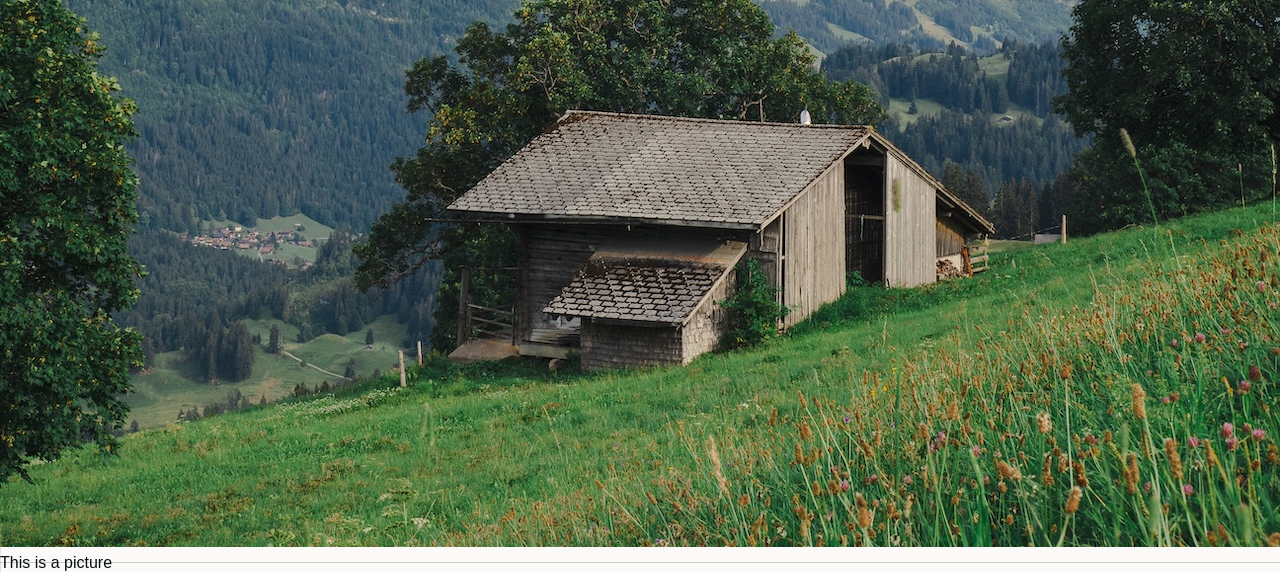
==== commit 566cce6e: "feat: added some basic text" ====
--- a/photography.html
+++ b/photography.html
@@ -5,7 +5,7 @@
     <meta charset="utf-8">
     <meta name="viewport" content="width=device-width, initial-scale=1">
 
-    <title>Tiny</title>
+    <title>Tiny – Photography</title>
     <meta name="description" content="Personal site for Tiny. Background in design. Currently exploring printing and puzzles.">
     <meta name="author" content="Tiny">
 
@@ -51,7 +51,7 @@
       <article class="page-contents">
         
         <section class="lead grid">
-          <p>Lorem ipsum dolor sit amet, consectetur adipiscing elit, sed do eiusmod tempor incididunt ut labore et dolore magna aliqua. Ut enim ad minim veniam, quis nostrud exercitation ullamco laboris nisi ut aliquip ex ea commodo consequat. Duis aute irure dolor in reprehenderit in voluptate velit esse cillum dolore eu fugiat nulla pariatur. Excepteur sint occaecat cupidatat non proident, sunt in culpa qui officia deserunt mollit anim id est laborum.</p>
+          <p>I'm at the point with photography that if I try <i>really</i> hard, and take <i>lots</i> of pictures, 1 in 20 might be passable and 1 in 100 decent. But the journey is great fun, and I like mixing some photography into my other work.</p>
         </section>
 
         <section class="photoset grid">
--- a/styles.css
+++ b/styles.css
@@ -18,14 +18,17 @@
     /* Named colors */
     --ink-black:        7, 16, 19;
     --off-white:        252, 250, 248;
+    --light-grey:       231, 214, 198;
     --moss-green:       120, 188, 97;
 
     /* Semantic */
     --background:       light-dark(rgba(var(--off-white)), rgba(var(--ink-black)));
     --foreground:       light-dark(rgba(var(--ink-black)), rgba(var(--off-white)));
-    --heavy-grid-line:  light-dark(rgba(var(--ink-black), 0.5), rgba(var(--off-white), 0.5));
+    --foreground-light: light-dark(rgba(var(--ink-black)), rgba(var(--light-grey)));
+    --overlay:          light-dark(rgba(var(--off-white), 0.75), rgba(var(--ink-black), 0.75));
+    /* --heavy-grid-line:  light-dark(rgba(var(--ink-black), 0.5), rgba(var(--off-white), 1)); */
     --medium-grid-line: light-dark(rgba(var(--ink-black), 0.2), rgba(var(--off-white), 0.3));
-    --light-grid-line:  light-dark(rgba(var(--ink-black), 0.05), rgba(var(--off-white), 0.05));
+    --light-grid-line:  light-dark(rgba(var(--ink-black), 0.1), rgba(var(--off-white), 0.05));
     
     --accent-color-1:   light-dark(rgba(var(--moss-green)), rgba(var(--moss-green)));
 
@@ -41,7 +44,7 @@
 }
 
 a {
-    color:  var(--accent-color-1);
+    color:  var(--foreground);
 }
 
 
@@ -51,11 +54,11 @@
 ================================================*/
 :root {
     --viewport-area:            calc(sqrt(calc((100vw / 1px) * (100vh / 1px ))));
-    --dynamic-grid-size:        round(up, calc((var(--viewport-area) / 100) * 1px), 1px);
+    --dynamic-grid-size:        round(up, calc((var(--viewport-area) / 30) * 1px), 1px);
 
     /* GRID:
     ** The grid scales according to the viewport size */
-    --grid-size:        clamp(10px, var(--dynamic-grid-size), 14px);
+    --grid-size:        clamp(20px, var(--dynamic-grid-size), 24px);
     --grid-columns:     round(down, calc(100vw / var(--grid-size)), 1);
     --grid-rows:        round(down, calc(100vh / var(--grid-size)), 1);
     --grid-width:       calc(var(--grid-columns) * var(--grid-size));
@@ -69,24 +72,24 @@
     ** I might come back later and make this a dynamic value,
     ** but the rest of the calculations should work regardless.
     ** The non-default font sizes use REM, rounded to the nearest pixel */
-    --dynamic-font-size:        round(up, calc(var(--grid-size) * 1.3), 1px);
-    --dynamic-font-size-sm:     round(up, calc(var(--grid-size) * 1), 1px);
-    --dynamic-font-size-lg:     round(up, calc(var(--grid-size) * 1.6), 1px);
-    --dynamic-font-size-xl:     round(up, calc(var(--grid-size) * 2), 1px);
-    --dynamic-font-size-xxl:    round(up, calc(var(--grid-size) * 3), 1px);
-
-    --font-size:        clamp(16px, var(--dynamic-font-size), 20px);
+    --dynamic-font-size:        round(up, calc(var(--grid-size) * 0.7), 1px);
+    --dynamic-font-size-sm:     round(up, calc(var(--grid-size) * 0.6), 1px);
+    --dynamic-font-size-lg:     round(up, calc(var(--grid-size) * 0.8), 1px);
+    --dynamic-font-size-xl:     round(up, calc(var(--grid-size) * 1.3), 1px);
+    --dynamic-font-size-xxl:    round(up, calc(var(--grid-size) * 2), 1px);
+
+    --font-size:        clamp(16px, var(--dynamic-font-size), 18px);
     --font-size-sm:     clamp(14px, var(--dynamic-font-size-sm), 16px);
-    --font-size-lg:     clamp(17px, var(--dynamic-font-size-lg), 32px);
-    --font-size-xl:     clamp(28px, var(--dynamic-font-size-xl), 48px);
-    --font-size-xxl:    clamp(56px, var(--dynamic-font-size-lg), 64px);
+    --font-size-lg:     clamp(17px, var(--dynamic-font-size-lg), 22px);
+    --font-size-xl:     clamp(20px, var(--dynamic-font-size-xl), 48px);
+    --font-size-xxl:    clamp(40px, var(--dynamic-font-size-xxl), 64px);
 
     /* LINE HEIGHT: */
-    --line-height:      calc(var(--grid-size) * 2);
-    --line-height-sm:   calc(var(--grid-size) * 2);
-    --line-height-lg:   calc(var(--grid-size) * 2);
-    --line-height-xl:   calc(var(--grid-size) * 4);
-    --line-height-xxl:  calc(var(--grid-size) * 6);
+    --line-height:      var(--grid-size);
+    --line-height-sm:   var(--grid-size);
+    --line-height-lg:   var(--grid-size);
+    --line-height-xl:   calc(var(--grid-size) * 2);
+    --line-height-xxl:  calc(var(--grid-size) * 2);
     
     /* BASELINE CALCULATION: */
     /* --text-line-height:     round(up, calc(1cap * 1), var(--grid-size)); */
@@ -94,7 +97,7 @@
 }
 
 body {
-    font-family: 'Helvetica';
+    font-family: 'Arial';
     position: relative;
     min-height: 100vh;
 }
@@ -111,6 +114,31 @@
     transition: font-size var(--layout-transition), line-height var(--layout-transition);
 }
 
+h1 {
+    font-size: var(--font-size-xxl);
+    line-height: var(--line-height-xxl);
+}
+
+h2 {
+    font-size: var(--font-size-xl);
+    line-height: var(--line-height-xl);
+}
+
+h3 {
+    font-size: var(--font-size-lg);
+    line-height: var(--line-height-lg);
+}
+
+h4 {
+    font-size: var(--font-size);
+    line-height: var(--line-height);
+}
+
+p {
+    color: var(--foreground-light);
+    max-width: 35em;
+}
+
 .site-header__logo {
     font-size: var(--font-size-xl);
     line-height: var(--line-height-xl);
@@ -124,6 +152,12 @@
 .lead p {
     font-size: var(--font-size-lg);
     line-height: var(--line-height-lg);
+}
+
+.topic h2 {
+    font-size: var(--font-size-xxl);
+    line-height: var(--line-height-xxl);
+    margin-bottom: var(--grid-size);
 }
 
 
@@ -139,7 +173,7 @@
     --wmax:     var(--c2);
     --hmax:     var(--grid-height);
     --sf:       1;
-    --rounding: calc(var(--grid-size) * 2);
+    --rounding: var(--grid-size);
 
     --width-multiple:   calc(var(--wr) / var(--hr));
     --height-multiple:  calc(var(--hr) / var(--wr));
@@ -161,7 +195,7 @@
 /* COMPONENTS
 ================================================*/
 button {
-    height: calc(var(--grid-size) * 2);
+    height: var(--grid-size);
     min-width: calc(var(--grid-size) * 4);
     vertical-align: middle;
     line-height: 1;
@@ -236,6 +270,7 @@
 
 .site-header__logo {
     grid-row: 1;
+    margin-right: var(--grid-size);
 }
 
 .site-header__nav {
@@ -256,29 +291,45 @@
 
 .page-header h2 {
 }
-
-.lead p {
-    max-width: 32em;
-}
-
-.photoset h3 {
-    margin-bottom: var(--grid-size);
-}
-.photoset p {
-    margin-bottom: var(--grid-size);
-}
-
-.page-contents {
+.lead {
     background-size: 1lh 1lh;
     background-image:
         linear-gradient(to top, var(--medium-grid-line) 1px, transparent 1px); 
 }
+.lead p {
+    max-width: 32em;
+}
+
+.photoset {
+    margin-bottom: var(--grid-size);
+    background-size: 1lh 1lh;
+    background-image:
+        linear-gradient(to top, var(--medium-grid-line) 1px, transparent 1px); 
+}
+
+.photoset h3 {
+    margin-bottom: var(--grid-size);
+}
+.photoset p {
+    margin-bottom: var(--grid-size);
+}
+
+.page-contents {
+}
+
 .photoset {
     margin-bottom: var(--grid-size);
 }
 
 .photoset img {
     display: block;
+}
+
+.topic {
+    margin-bottom: var(--grid-size);
+    background-size: 1lh 1lh;
+    background-image:
+        linear-gradient(to top, var(--medium-grid-line) 1px, transparent 1px); 
 }
 
 
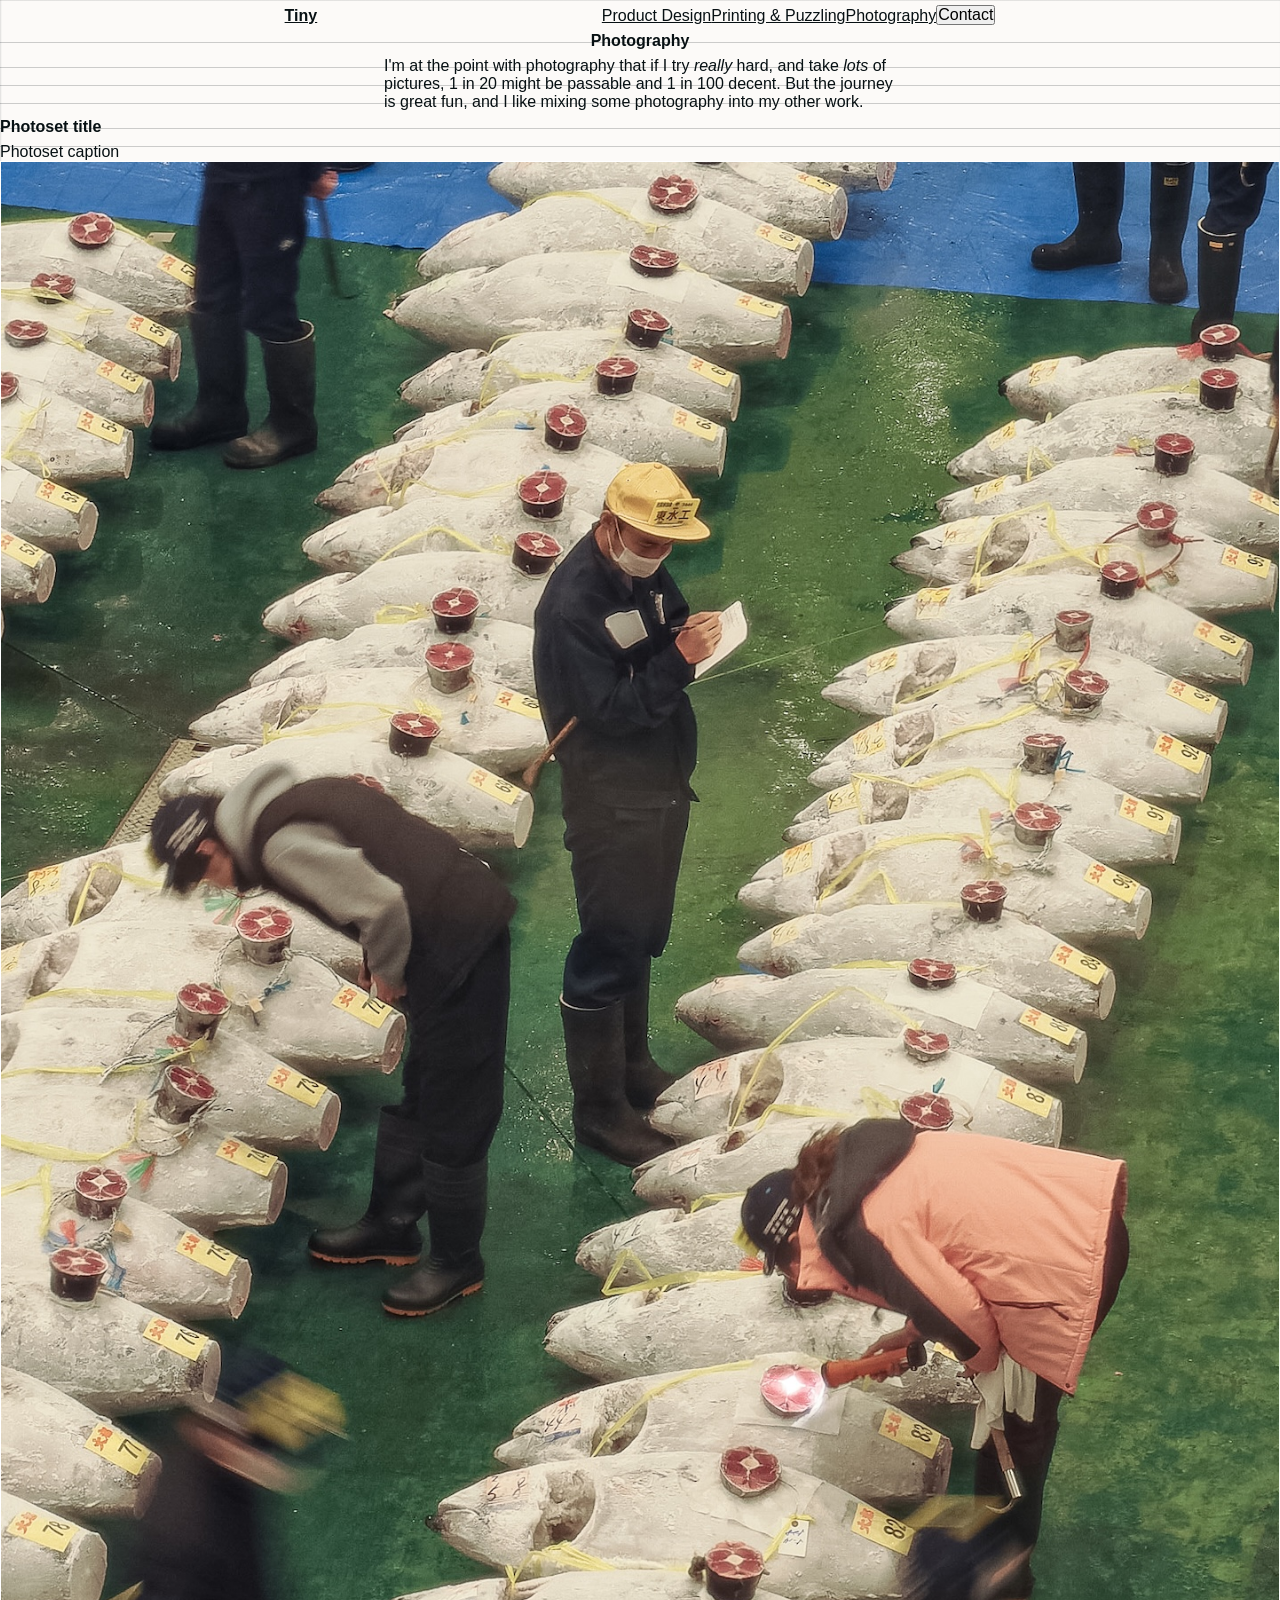
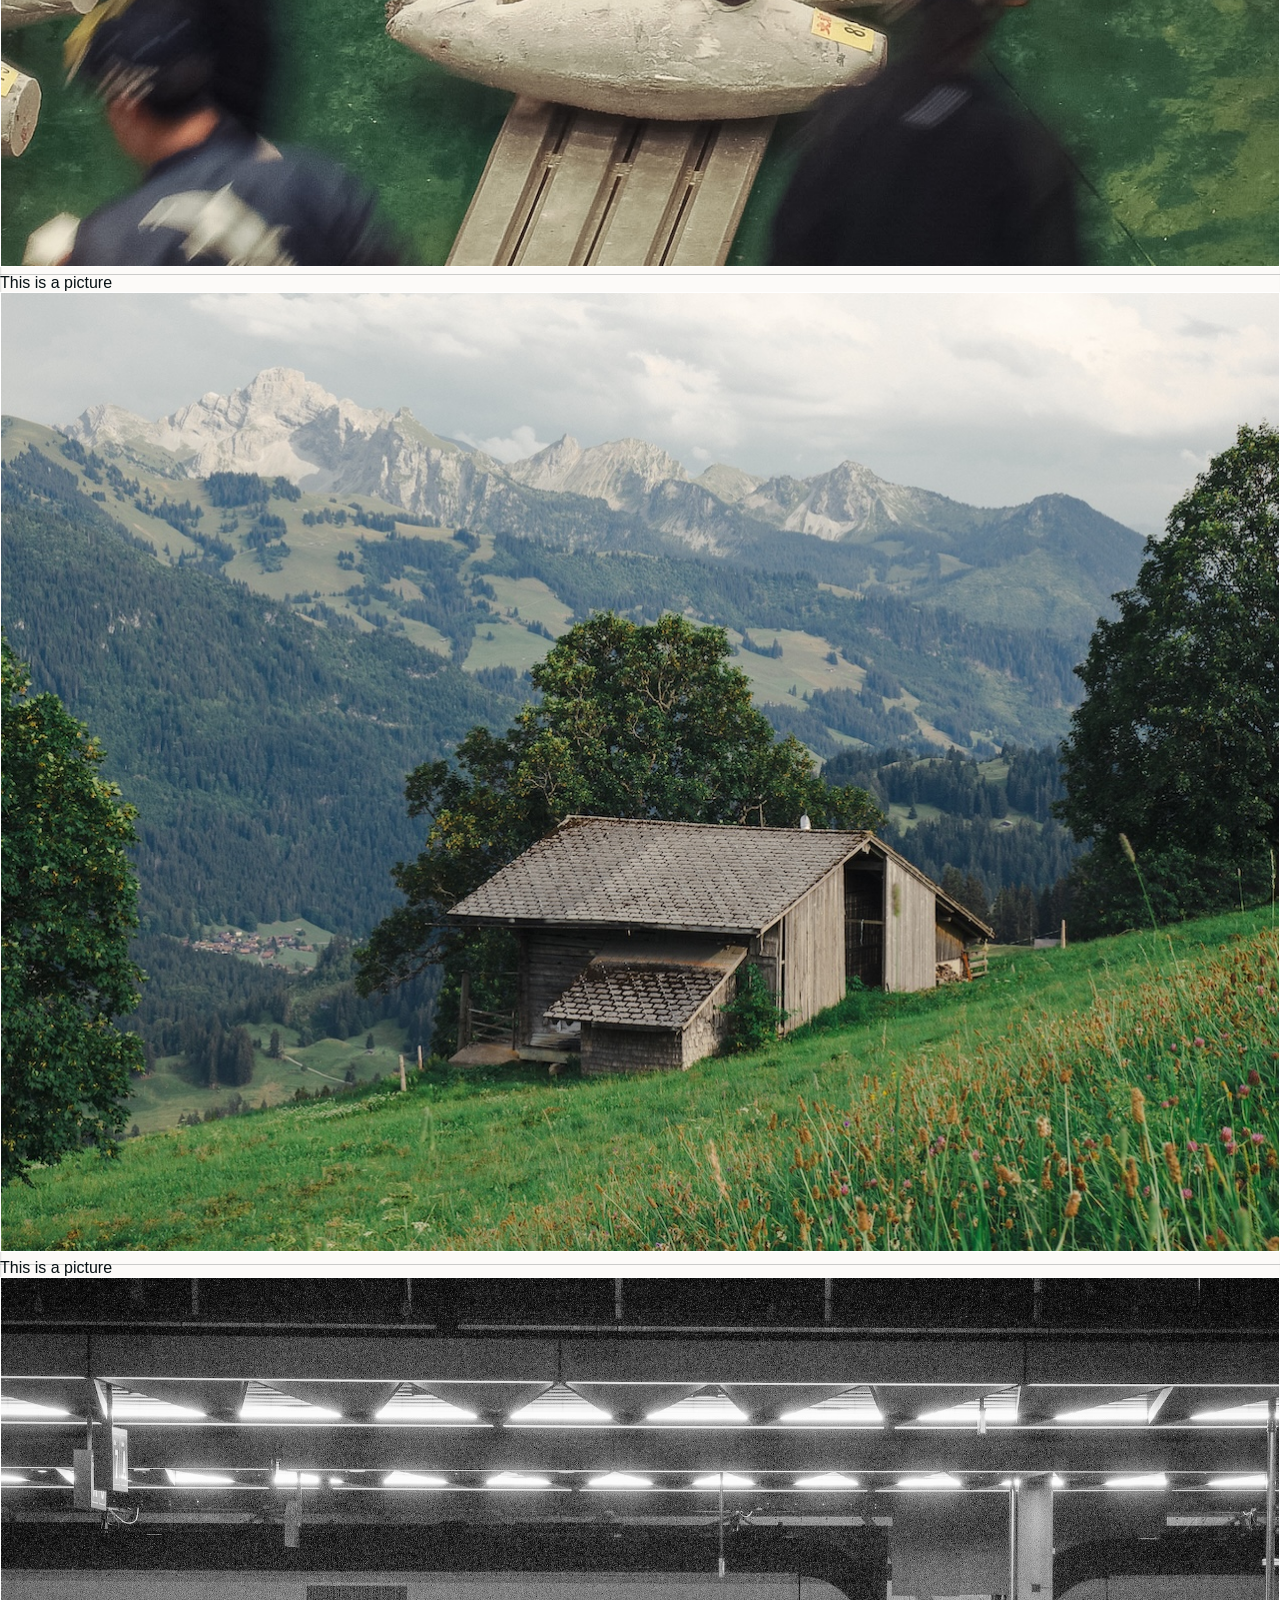
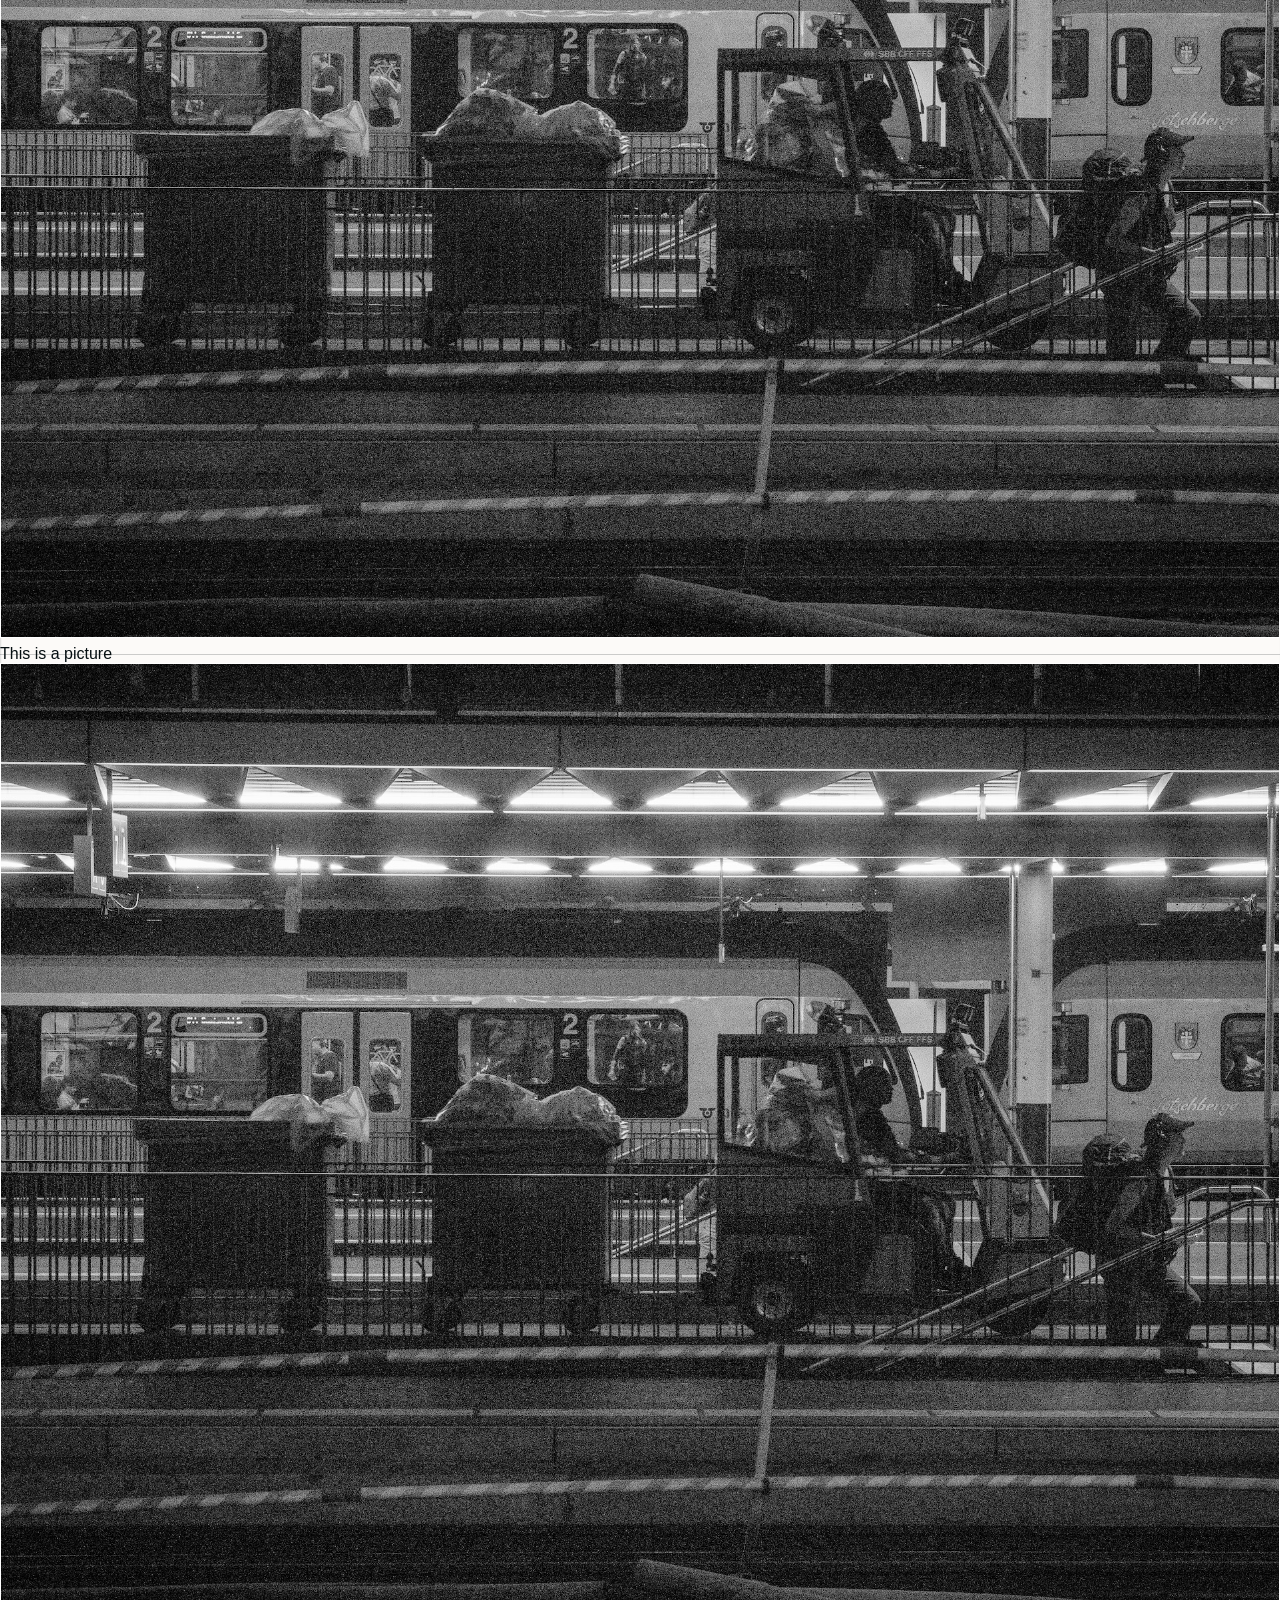
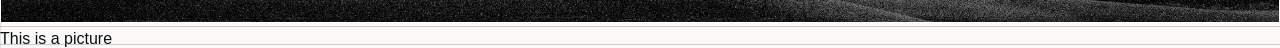
==== commit 896dd88a: "feat: playing with photo styles" ====
--- a/photography.html
+++ b/photography.html
@@ -58,29 +58,41 @@
           <h3>Photoset title</h3>
           <p>Photoset caption</p>
           
-          <figure>
-            <img
-              style="--wr: 16; --hr: 9; --sf: 1;"
-              src="images/SBB.jpg"
-            />
-            <figcaption>This is a picture</figcaption>
-          </figure>
+          <div class="photoset__photos">
+            <figure>
+              <img
+                style="--wr: 3; --hr: 4; --sf: 1"
+                src="images/TUNA.jpg"
+              />
+              <figcaption>This is a picture</figcaption>
+            </figure>
 
-          <figure>
-            <img
-              style="--wr: 3; --hr: 4; --sf: 0.75"
-              src="images/TUNA.jpg"
-            />
-            <figcaption>This is a picture</figcaption>
-          </figure>
+            <figure>
+              <img
+                style="--wr: 4; --hr: 3; --sf: 1;"
+                src="images/JAUN.jpg"
+              />
+              <figcaption>This is a picture</figcaption>
+            </figure>
 
-          <figure>
-            <img
-              style="--wr: 4; --hr: 3; --sf: 1;"
-              src="images/JAUN.jpg"
-            />
-            <figcaption>This is a picture</figcaption>
-          </figure>
+            <figure>
+              <img
+                style="--wr: 16; --hr: 9; --sf: 0.75;"
+                src="images/SBB.jpg"
+              />
+              <figcaption>This is a picture</figcaption>
+            </figure>
+            
+            <figure>
+              <img
+                style="--wr: 16; --hr: 9; --sf: 0.75;"
+                src="images/SBB.jpg"
+              />
+              <figcaption>This is a picture</figcaption>
+            </figure>
+
+          </div>
+
         </section>
 
 
--- a/styles.css
+++ b/styles.css
@@ -276,8 +276,8 @@
 .site-header__nav {
     display: flex;
     justify-self: end;
-    gap: var(--grid-size);
-    max-width: calc(var(--c2) - 8rem);
+    gap: calc(var(--grid-size) / 2);
+    /* max-width: calc(var(--c2) - 8rem); */
     align-items: end;
     grid-row: 1;
 }
@@ -289,7 +289,10 @@
     display: none;
 }
 
-.page-header h2 {
+.page-header {
+    background-size: 1lh 1lh;
+    background-image:
+        linear-gradient(to top, var(--medium-grid-line) 1px, transparent 1px); 
 }
 .lead {
     background-size: 1lh 1lh;
@@ -307,9 +310,13 @@
         linear-gradient(to top, var(--medium-grid-line) 1px, transparent 1px); 
 }
 
-.photoset h3 {
-    margin-bottom: var(--grid-size);
-}
+.photoset__photos {
+    gap: var(--grid-size);
+    display: flex;
+    flex-direction: column;
+    flex-wrap: wrap;
+}
+
 .photoset p {
     margin-bottom: var(--grid-size);
 }
@@ -346,6 +353,16 @@
     .site-header__logo {
         grid-column: 1;
         justify-self: right;
+    }
+
+    .photoset__photos {
+        flex-direction: row;
+        align-items: end;
+    }
+
+    .photoset img {
+        border: 1px solid white;
+        --wmax: calc(var(--c2) / 3);
     }
 }
 
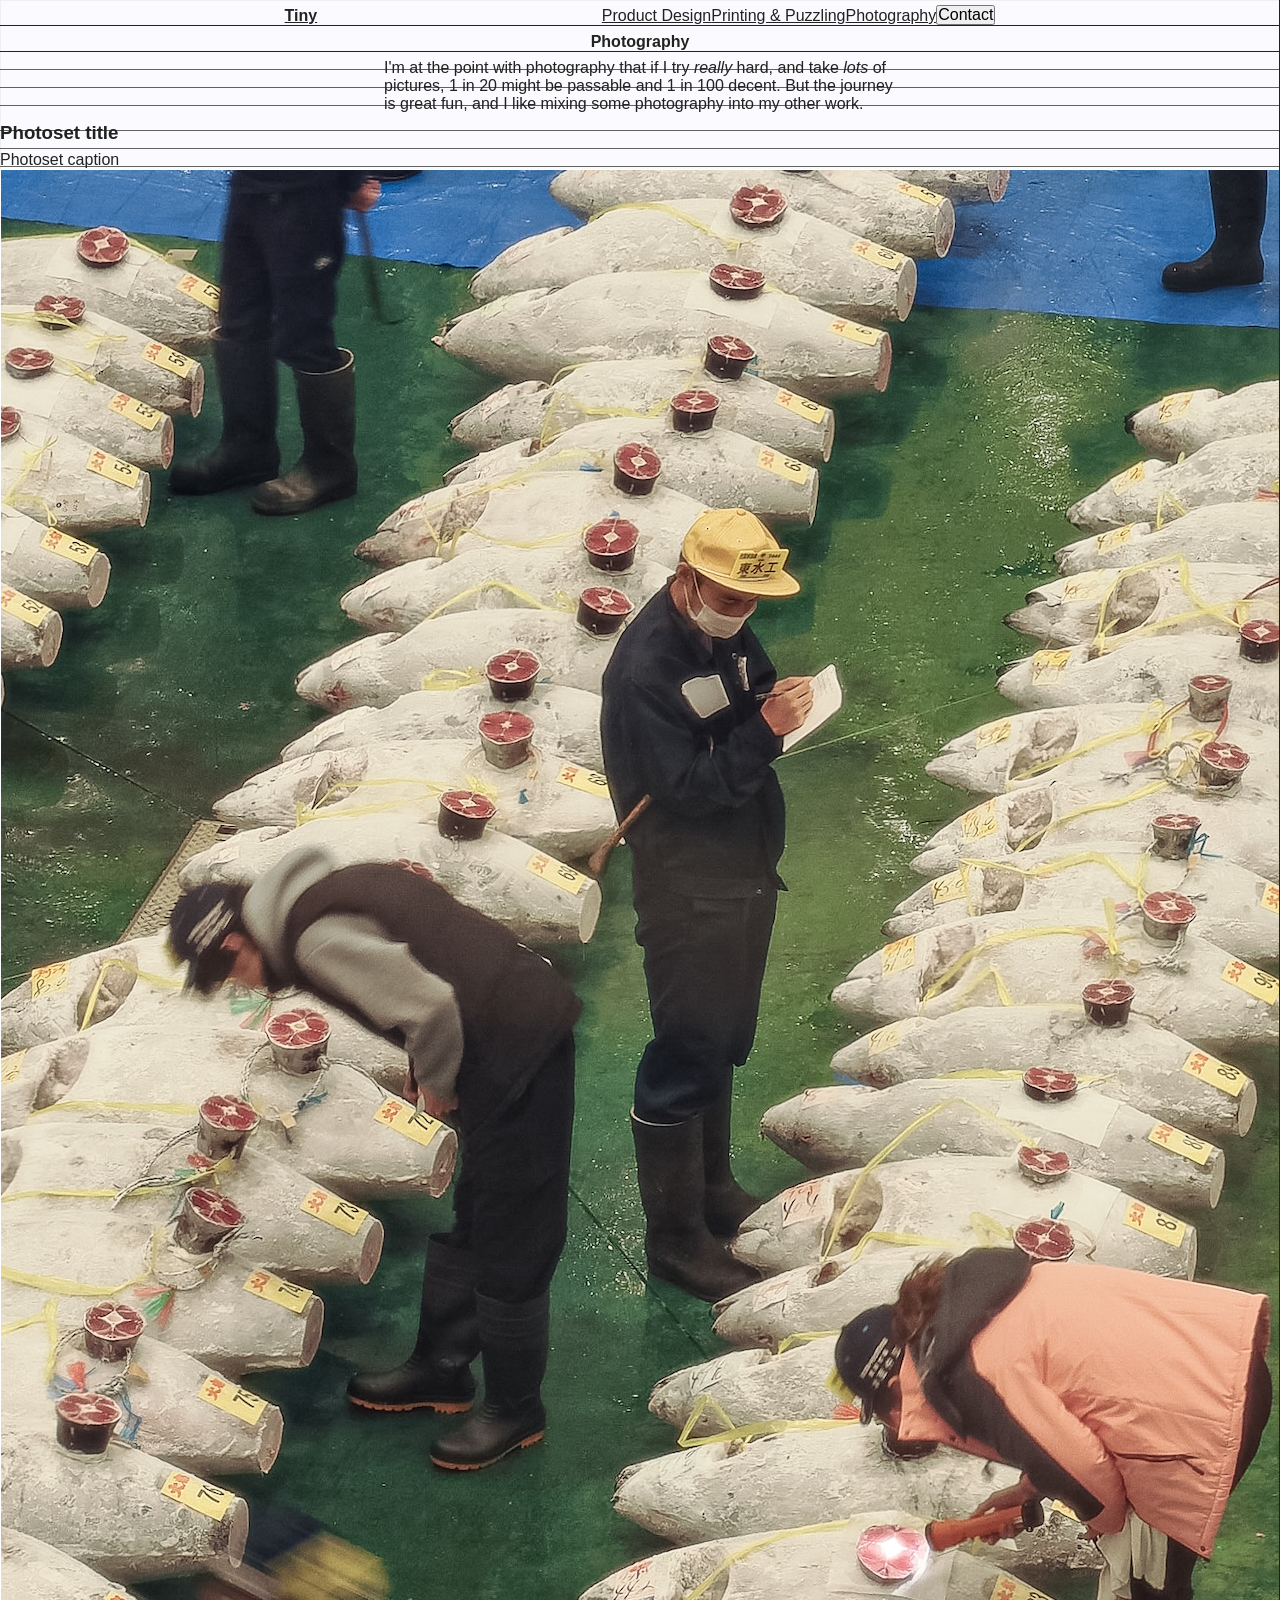
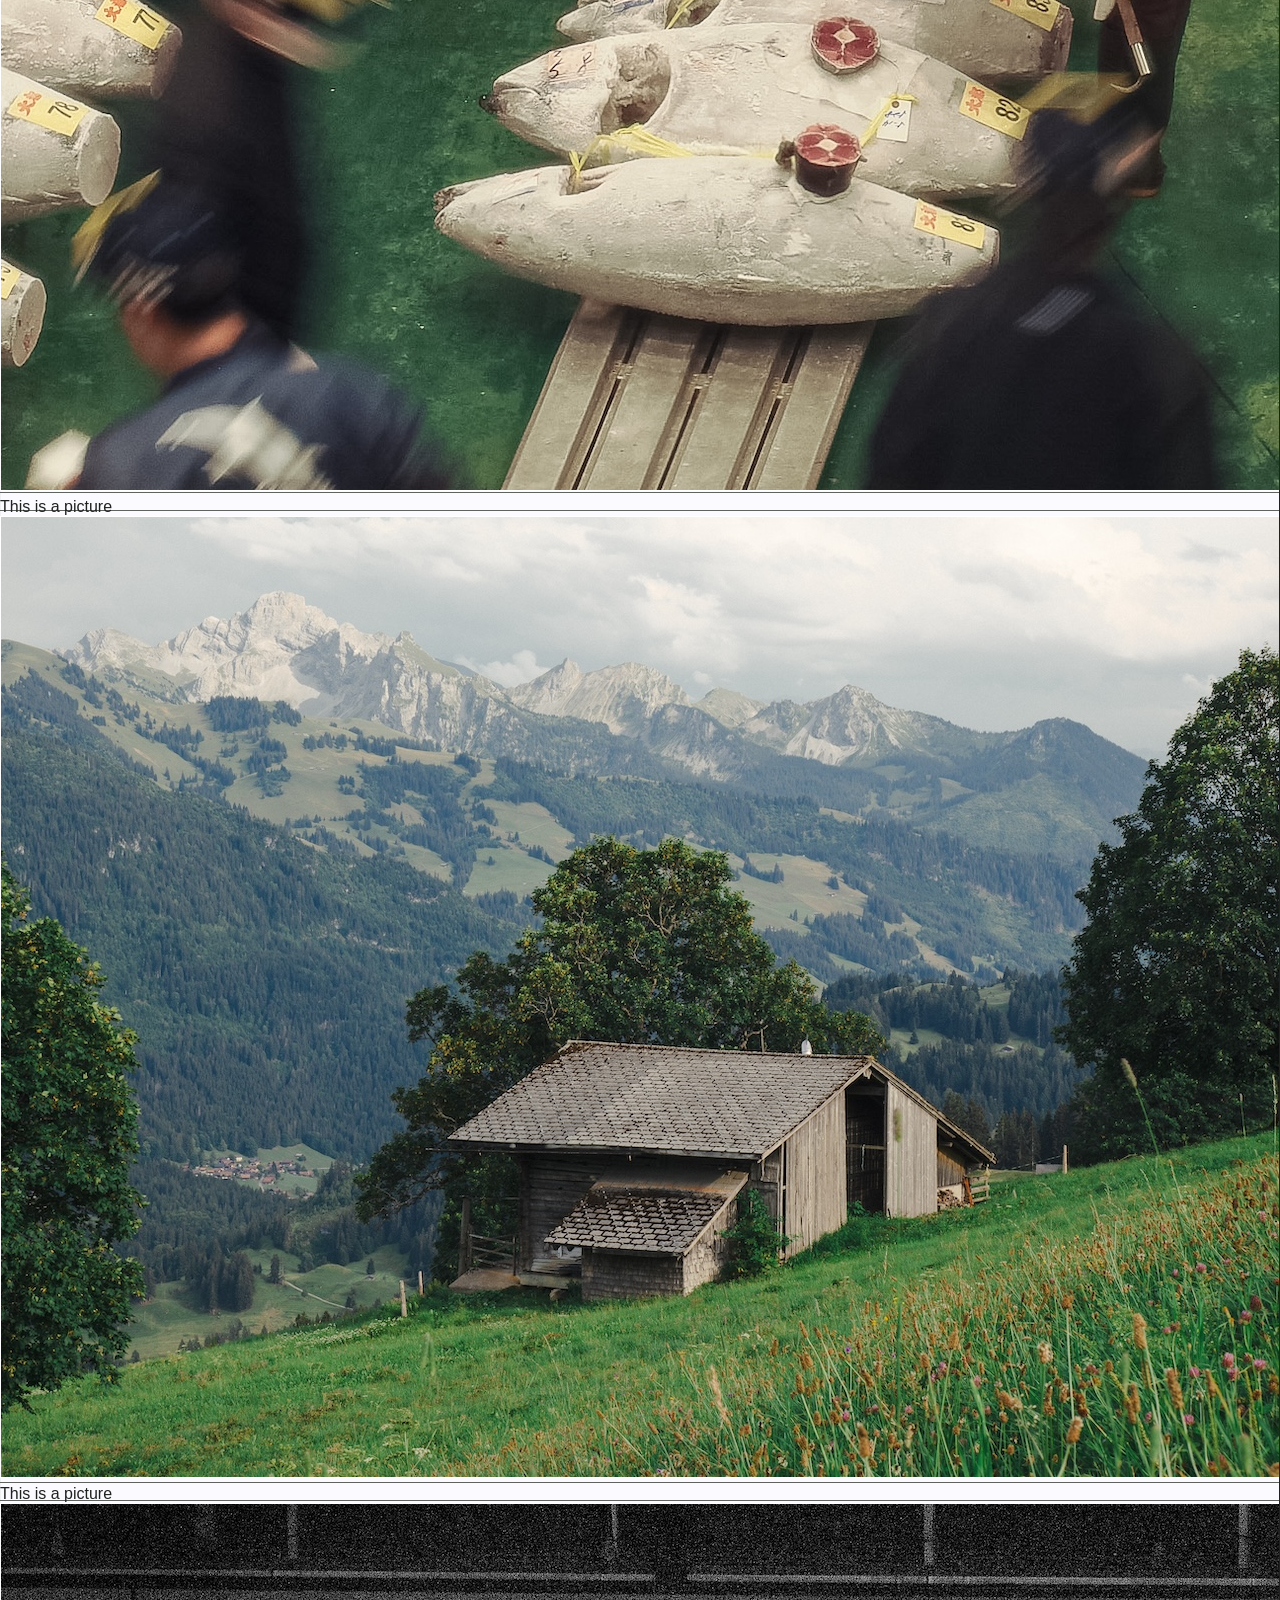
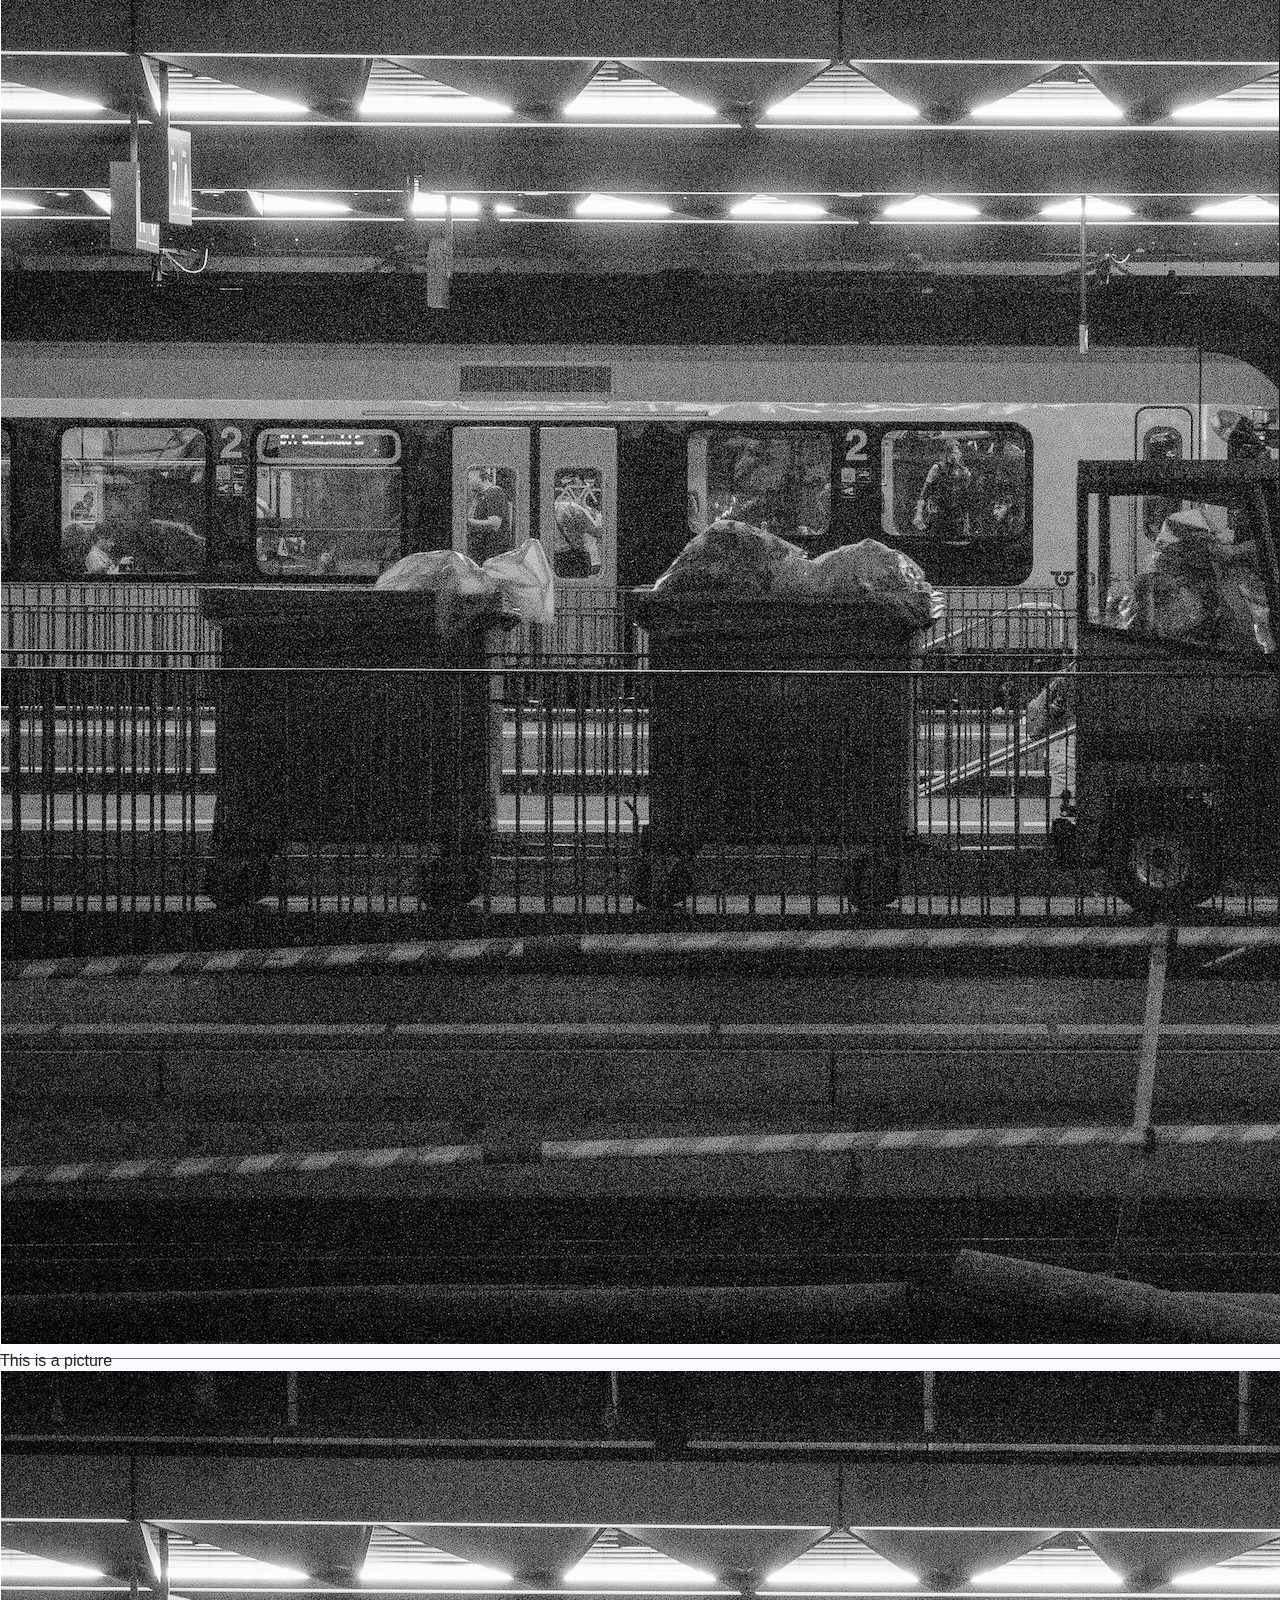
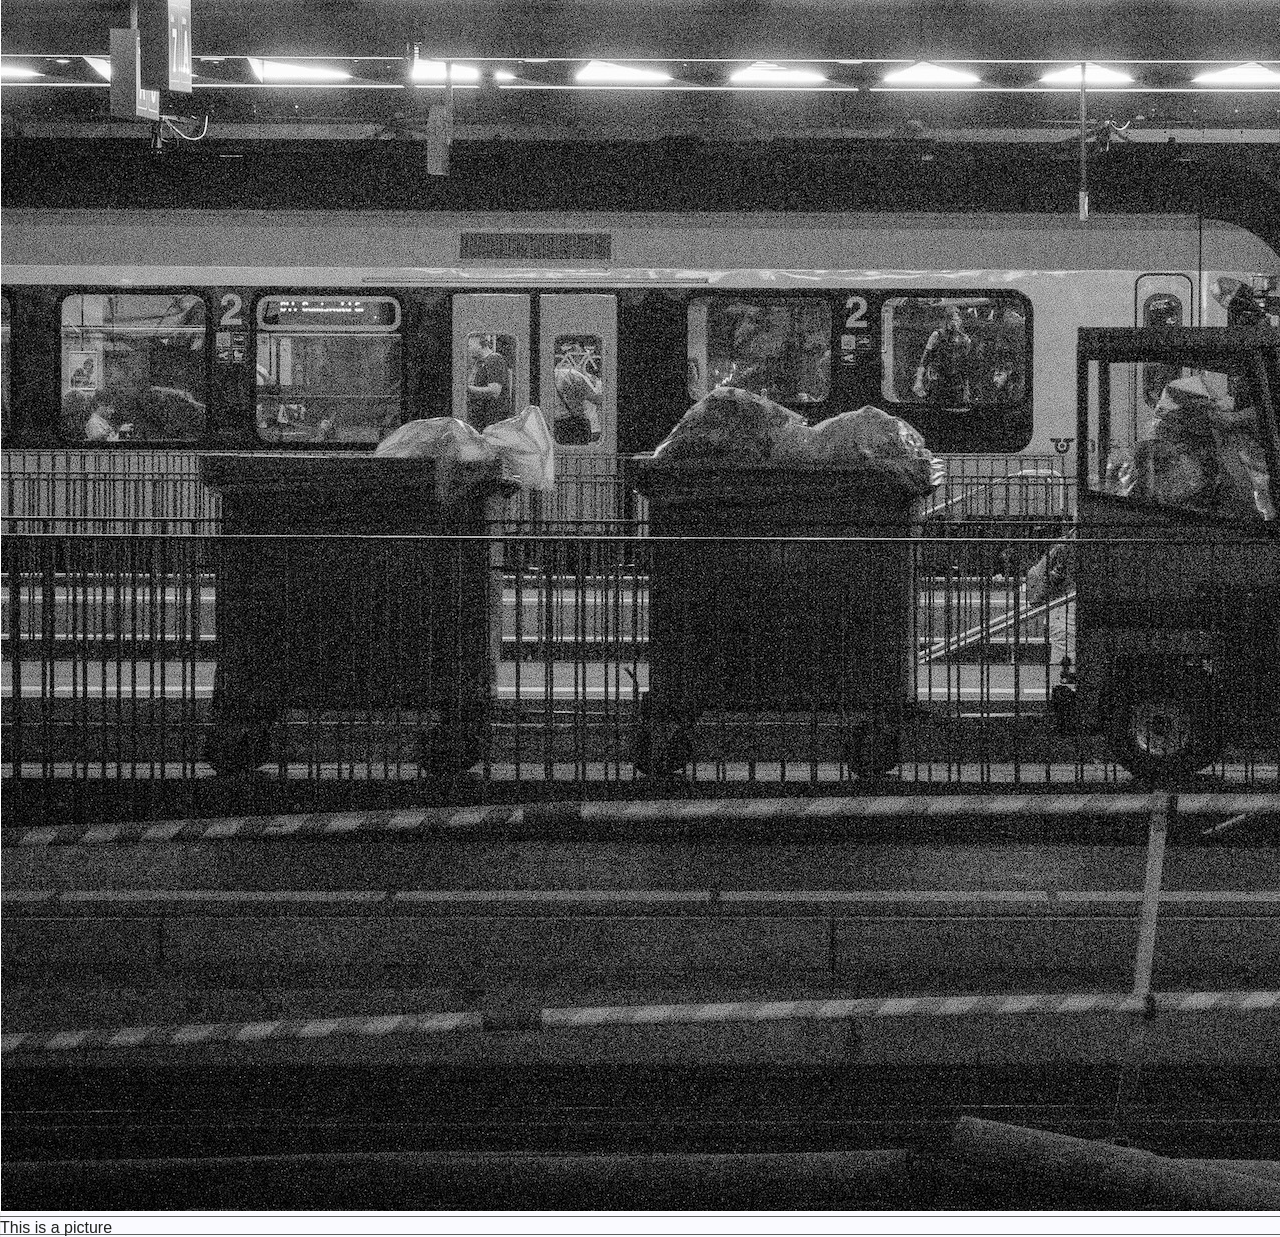
==== commit 0a48bfde: "feat: baseline guides in sections" ====
--- a/photography.html
+++ b/photography.html
@@ -31,7 +31,7 @@
     </div>
     <div class="grid-guide"></div>
     
-    <header class="site-header grid">
+    <header class="site-header grid grid--show-border">
       <h1 class="site-header__logo"><a href="index.html">Tiny</a></h1>
       <nav class="site-header__nav">
         <a href="product-design.html">Product Design</a>
@@ -44,17 +44,17 @@
     </header>
 
     <main>
-      <header class="page-header grid">
+      <header class="page-header grid grid--show-border">
         <h2 class="page-header__title">Photography</h2>
       </header>
 
       <article class="page-contents">
         
-        <section class="lead grid">
+        <section class="lead grid grid--show-baseline">
           <p>I'm at the point with photography that if I try <i>really</i> hard, and take <i>lots</i> of pictures, 1 in 20 might be passable and 1 in 100 decent. But the journey is great fun, and I like mixing some photography into my other work.</p>
         </section>
 
-        <section class="photoset grid">
+        <section class="photoset grid grid--show-baseline">
           <h3>Photoset title</h3>
           <p>Photoset caption</p>
           
--- a/styles.css
+++ b/styles.css
@@ -7,40 +7,44 @@
 }
 
 :root {
-  color-scheme: light dark;
-}
-
-
-
-/* COSMETICS
-================================================*/
-:root {
-    /* Named colors */
-    --ink-black:        7, 16, 19;
-    --off-white:        252, 250, 248;
-    --light-grey:       231, 214, 198;
-    --moss-green:       120, 188, 97;
-
-    /* Semantic */
-    --background:       light-dark(rgba(var(--off-white)), rgba(var(--ink-black)));
-    --foreground:       light-dark(rgba(var(--ink-black)), rgba(var(--off-white)));
-    --foreground-light: light-dark(rgba(var(--ink-black)), rgba(var(--light-grey)));
-    --overlay:          light-dark(rgba(var(--off-white), 0.75), rgba(var(--ink-black), 0.75));
-    /* --heavy-grid-line:  light-dark(rgba(var(--ink-black), 0.5), rgba(var(--off-white), 1)); */
-    --medium-grid-line: light-dark(rgba(var(--ink-black), 0.2), rgba(var(--off-white), 0.3));
-    --light-grid-line:  light-dark(rgba(var(--ink-black), 0.1), rgba(var(--off-white), 0.05));
-    
-    --accent-color-1:   light-dark(rgba(var(--moss-green)), rgba(var(--moss-green)));
-
-
-    --surface:          light-dark(#FFF, #222);
-    
-    --layout-transition: 0.2s ease-out;
+    color-scheme: light dark;
+}
+
+
+
+/* COLORS
+================================================*/
+:root {
+    /* NAMED */
+    --carbon-black:     hsla(0, 0%, 5%, 1);
+    --ink-black:        hsla(120, 2%, 13%, 1);
+    --dim-grey:         hsla(120, 1%, 38%, 1);
+    --alabaster-grey:   rgb(222, 220, 217);
+    --soft-linen:       hsla(52, 17%, 91%, 1);
+    --platinum:         hsla(210, 13%, 94%, 1);
+    --ghost-white:      hsla(240, 100%, 99%, 1);
+    
+    /* THEME */
+    --neutral-1:        var(--carbon-black);
+    --neutral-2:        var(--ink-black);
+    --neutral-3:        var(--dim-grey);
+    --neutral-4:        var(--alabaster-grey);
+    --neutral-5:        var(--soft-linen);
+    --neutral-6:        var(--platinum);
+    --neutral-7:        var(--ghost-white);
+
+    --background:       light-dark(var(--neutral-7), var(--neutral-1));
+    --foreground:       light-dark(var(--neutral-2), var(--neutral-7));
+    --foreground-light: light-dark(var(--neutral-3), var(--neutral-5));
+
+    --heavy-grid-line:  light-dark(var(--neutral-2), var(--neutral-7));
+    --medium-grid-line: light-dark(var(--neutral-3), var(--neutral-3));
+    --light-grid-line:  light-dark(var(--neutral-6), var(--neutral-2));
 }
 
 body {
-  color: light-dark(var(--foreground), var(--foreground));
-  background-color: light-dark(var(--background), var(--background));
+    color: light-dark(var(--foreground), var(--foreground));
+    background-color: light-dark(var(--background), var(--background));
 }
 
 a {
@@ -49,61 +53,54 @@
 
 
 
+/* MOTION
+================================================*/
+:root {
+    --layout-transition: 0.2s ease-out;
+}
+
+
 
 /* TEXT & BASELINE
 ================================================*/
 :root {
+    /* VIEWPORT: */
     --viewport-area:            calc(sqrt(calc((100vw / 1px) * (100vh / 1px ))));
-    --dynamic-grid-size:        round(up, calc((var(--viewport-area) / 30) * 1px), 1px);
-
-    /* GRID:
-    ** The grid scales according to the viewport size */
-    --grid-size:        clamp(20px, var(--dynamic-grid-size), 24px);
-    --grid-columns:     round(down, calc(100vw / var(--grid-size)), 1);
-    --grid-rows:        round(down, calc(100vh / var(--grid-size)), 1);
-    --grid-width:       calc(var(--grid-columns) * var(--grid-size));
-    --grid-height:      calc(var(--grid-rows) * var(--grid-size));
-    --grid-colour:      light-dark(#DDD, #333);
-    --grid-margin:      var(--grid-size);
-    --grid-gutter:      var(--grid-size);
-
-    /* FONT SIZE:
-    ** As text is the most important thing, we define that size next 
-    ** I might come back later and make this a dynamic value,
-    ** but the rest of the calculations should work regardless.
-    ** The non-default font sizes use REM, rounded to the nearest pixel */
-    --dynamic-font-size:        round(up, calc(var(--grid-size) * 0.7), 1px);
-    --dynamic-font-size-sm:     round(up, calc(var(--grid-size) * 0.6), 1px);
-    --dynamic-font-size-lg:     round(up, calc(var(--grid-size) * 0.8), 1px);
-    --dynamic-font-size-xl:     round(up, calc(var(--grid-size) * 1.3), 1px);
-    --dynamic-font-size-xxl:    round(up, calc(var(--grid-size) * 2), 1px);
-
-    --font-size:        clamp(16px, var(--dynamic-font-size), 18px);
-    --font-size-sm:     clamp(14px, var(--dynamic-font-size-sm), 16px);
-    --font-size-lg:     clamp(17px, var(--dynamic-font-size-lg), 22px);
-    --font-size-xl:     clamp(20px, var(--dynamic-font-size-xl), 48px);
-    --font-size-xxl:    clamp(40px, var(--dynamic-font-size-xxl), 64px);
+    
+    /* GRID: */
+    --grid-size-dynamic:        round(up, calc((var(--viewport-area) / 30) * 1px), 1px);
+    --grid-size:                clamp(20px, var(--grid-size-dynamic), 24px);
+    --grid-columns:             round(down, calc(100vw / var(--grid-size)), 1);
+    --grid-rows:                round(down, calc(100vh / var(--grid-size)), 1);
+    --grid-width:               calc(var(--grid-columns) * var(--grid-size));
+    --grid-height:              calc(var(--grid-rows) * var(--grid-size));
+
+    /* FONT SIZE: */
+    --font-size-dynamic:        round(up, calc(var(--grid-size) * 0.7), 1px);
+    --font-size-dynamic-sm:     round(up, calc(var(--grid-size) * 0.6), 1px);
+    --font-size-dynamic-lg:     round(up, calc(var(--grid-size) * 0.9), 1px);
+    --font-size-dynamic-xl:     round(up, calc(var(--grid-size) * 1.3), 1px);
+    --font-size-dynamic-xxl:    round(up, calc(var(--grid-size) * 2.0), 1px);
+    
+    --font-size:                clamp(16px, var(--font-size-dynamic), 18px);
+    --font-size-sm:             clamp(14px, var(--font-size-dynamic-sm), 16px);
+    --font-size-lg:             clamp(20px, var(--font-size-dynamic-lg), 24px);
+    --font-size-xl:             clamp(24px, var(--font-size-dynamic-xl), 48px);
+    --font-size-xxl:            clamp(40px, var(--font-size-dynamic-xxl), 64px);
 
     /* LINE HEIGHT: */
-    --line-height:      var(--grid-size);
-    --line-height-sm:   var(--grid-size);
-    --line-height-lg:   var(--grid-size);
-    --line-height-xl:   calc(var(--grid-size) * 2);
-    --line-height-xxl:  calc(var(--grid-size) * 2);
+    --line-height:              var(--grid-size);
+    --line-height-sm:           var(--grid-size);
+    --line-height-lg:           var(--grid-size);
+    --line-height-xl:           calc(var(--grid-size) * 2);
+    --line-height-xxl:          calc(var(--grid-size) * 2);
     
     /* BASELINE CALCULATION: */
-    /* --text-line-height:     round(up, calc(1cap * 1), var(--grid-size)); */
-    --text-offset:          calc(1lh - 1cap);
+    --text-offset:              calc(1lh - 1cap);
 }
 
 body {
     font-family: 'Arial';
-    position: relative;
-    min-height: 100vh;
-}
-
-body,
-button {
     font-size: var(--font-size);
     line-height: var(--line-height);
 }
@@ -111,55 +108,15 @@
 h1, h2, h3, h4, p, a, figcaption {
     text-box: trim-both cap alphabetic;
     padding-top: var(--text-offset);
-    transition: font-size var(--layout-transition), line-height var(--layout-transition);
-}
-
-h1 {
-    font-size: var(--font-size-xxl);
-    line-height: var(--line-height-xxl);
-}
-
-h2 {
-    font-size: var(--font-size-xl);
-    line-height: var(--line-height-xl);
-}
-
-h3 {
-    font-size: var(--font-size-lg);
-    line-height: var(--line-height-lg);
-}
-
-h4 {
-    font-size: var(--font-size);
-    line-height: var(--line-height);
-}
-
-p {
-    color: var(--foreground-light);
-    max-width: 35em;
-}
-
-.site-header__logo {
-    font-size: var(--font-size-xl);
-    line-height: var(--line-height-xl);
-}
-
-.page-header__title {
-    font-size: var(--font-size-xxl);
-    line-height: var(--line-height-xxl);
-}
-
-.lead p {
-    font-size: var(--font-size-lg);
-    line-height: var(--line-height-lg);
-}
-
-.topic h2 {
-    font-size: var(--font-size-xxl);
-    line-height: var(--line-height-xxl);
-    margin-bottom: var(--grid-size);
-}
-
+    transition: font-size var(--layout-transition),
+                line-height var(--layout-transition);
+}
+
+.grid--show-baseline {
+    background-size: 1lh 1lh;
+    background-image:
+        linear-gradient(to top, var(--medium-grid-line) 1px, transparent 1px); 
+}
 
 /* MEDIA RATIOS
 ================================================
@@ -180,11 +137,11 @@
 
     --max: min(var(--wmax), var(--hmax));
 
-    --width:            calc(min(var(--max), calc(var(--max) * var(--width-multiple))) * var(--sf));
-    --height:           calc(min(var(--max), calc(var(--max) * var(--height-multiple))) * var(--sf));
-    
-    width:              round(down, var(--width), var(--rounding));
-    height:             round(down, var(--height), var(--rounding));
+    --width:    calc(min(var(--max), calc(var(--max) * var(--width-multiple))) * var(--sf));
+    --height:   calc(min(var(--max), calc(var(--max) * var(--height-multiple))) * var(--sf));
+    
+    width:      round(down, var(--width), var(--rounding));
+    height:     round(down, var(--height), var(--rounding));
     
     transition: width var(--layout-transition), height var(--layout-transition);
     object-fit: cover;
@@ -196,7 +153,7 @@
 ================================================*/
 button {
     height: var(--grid-size);
-    min-width: calc(var(--grid-size) * 4);
+    font-size: var(--font-size);
     vertical-align: middle;
     line-height: 1;
 }
@@ -235,7 +192,6 @@
     /* 49+ SQUARES: REPEATING 4:2:1 DISTRIBUTION
     ** C1 = 7, C2 = 28, C3 = 14 */
     @media (min-width: 1176px) {
-
         --c2: calc(
             (5 * var(--q) + min(var(--r), 5))
             * var(--grid-size)
@@ -243,12 +199,16 @@
     }
 }
 
+body {
+    position: relative;
+    min-height: 100vh;
+}
+
 .grid {
-    --border-width: 1px;
+    --margin-bottom: calc(var(--grid-size) * 2);
     display: grid;
     grid-template-columns: var(--c1) var(--c2) var(--c3);
-    margin-bottom: calc((var(--grid-size) * 2) - var(--border-width));
-    border-bottom: var(--border-width) solid var(--heavy-grid-line);
+    margin-bottom: var(--margin-bottom);
     transition: grid-template-columns var(--layout-transition);
 }
 
@@ -256,8 +216,20 @@
     grid-column: 2;
 }
 
-
-/* SECTIONS
+.grid--show-border {
+    --border-width: 1px;
+    margin-bottom: calc(var(--margin-bottom) - var(--border-width));
+    border-bottom: var(--border-width) solid var(--heavy-grid-line);
+}
+
+.grid--show-baseline {
+    background-size: 1lh 1lh;
+    background-image:
+        linear-gradient(to top, var(--medium-grid-line) 1px, transparent 1px); 
+}
+
+
+/* SITE HEADER
 ================================================*/
 .site-header {
     padding-top: var(--grid-size);
@@ -269,6 +241,8 @@
 }
 
 .site-header__logo {
+    font-size: var(--font-size-xl);
+    line-height: var(--line-height-xl);
     grid-row: 1;
     margin-right: var(--grid-size);
 }
@@ -277,37 +251,59 @@
     display: flex;
     justify-self: end;
     gap: calc(var(--grid-size) / 2);
-    /* max-width: calc(var(--c2) - 8rem); */
     align-items: end;
     grid-row: 1;
 }
 
 .site-header__cta {
-    display: flex;
+    display: none; /* Switched to flex at media query */
     grid-row: 1;
     justify-self: end;
-    display: none;
-}
-
+}
+
+.site-header__cta button {
+    min-width: calc(var(--grid-size) * 4);
+}
+
+
+
+/* PAGE HEADER
+================================================*/
 .page-header {
     background-size: 1lh 1lh;
-    background-image:
-        linear-gradient(to top, var(--medium-grid-line) 1px, transparent 1px); 
-}
-.lead {
-    background-size: 1lh 1lh;
-    background-image:
-        linear-gradient(to top, var(--medium-grid-line) 1px, transparent 1px); 
-}
+}
+
+.page-header__title {
+    font-size: var(--font-size-xxl);
+    line-height: var(--line-height-xxl);
+}
+
+
+
+/* LEAD
+================================================*/
 .lead p {
     max-width: 32em;
-}
-
+    font-size: var(--font-size-lg);
+    line-height: var(--line-height-lg);
+}
+
+
+
+/* TOPIC
+================================================*/
+.topic h2 {
+    font-size: var(--font-size-xxl);
+    line-height: var(--line-height-xxl);
+    margin-bottom: var(--grid-size);
+}
+
+
+
+/* PHOTOSET
+================================================*/
 .photoset {
     margin-bottom: var(--grid-size);
-    background-size: 1lh 1lh;
-    background-image:
-        linear-gradient(to top, var(--medium-grid-line) 1px, transparent 1px); 
 }
 
 .photoset__photos {
@@ -321,24 +317,16 @@
     margin-bottom: var(--grid-size);
 }
 
-.page-contents {
-}
-
-.photoset {
-    margin-bottom: var(--grid-size);
-}
-
 .photoset img {
     display: block;
 }
 
-.topic {
-    margin-bottom: var(--grid-size);
-    background-size: 1lh 1lh;
-    background-image:
-        linear-gradient(to top, var(--medium-grid-line) 1px, transparent 1px); 
-}
-
+
+
+/* RESPONSIVE:
+================================================
+** NOTE: The media query is used twice, make sure to update value in LAYOUT too.
+** It's just easier to read the document having this here as well */
 
 @media (min-width: 1008px) {
     .site-header__cta {
@@ -368,48 +356,38 @@
 
 
 
-/* TEMPORARY
-================================================*/
-img {
-    max-width: 100%;
-}
+/* GUIDES
+================================================*/
 
 .column-guide,
 .grid-guide {
     pointer-events: none;
 }
 
-.column-guide {
-    z-index: 1;
-    position: absolute;
-    display: grid;
-    width: 100%;
-    height: 100%;
-    top: 0;
-    left: 0;
-    bottom: 0;
-    grid-template-columns: var(--c1) var(--c2) var(--c3);
-    transition: grid-template-columns var(--layout-transition);
-}
-.column-guide > * {
-    height: 100%;
-}
-.column-guide > :not(:last-of-type) {
-    border-right: 1px solid var(--heavy-grid-line);
-}
-
-.column-guide > * {
-    /* background: rgba(227, 23, 23, 0.3); */
-}
-
-
+.column-guide,
 .grid-guide {
-    z-index: -1;
     position: absolute;
     width: 100%;
     top: 0;
     left: 0;
     bottom: 0;
+}
+
+.column-guide {
+    z-index: 1;
+    display: grid;
+    grid-template-columns: var(--c1) var(--c2) var(--c3);
+    transition: grid-template-columns var(--layout-transition);
+}
+.column-guide > * {
+    height: 100%;
+}
+.column-guide > :not(:last-of-type) {
+    border-right: 1px solid var(--heavy-grid-line);
+}
+
+.grid-guide {
+    z-index: -1;
     background-size: var(--grid-size) var(--grid-size);
     background-image:
         linear-gradient(to right, var(--light-grid-line) 1px, transparent 1px),
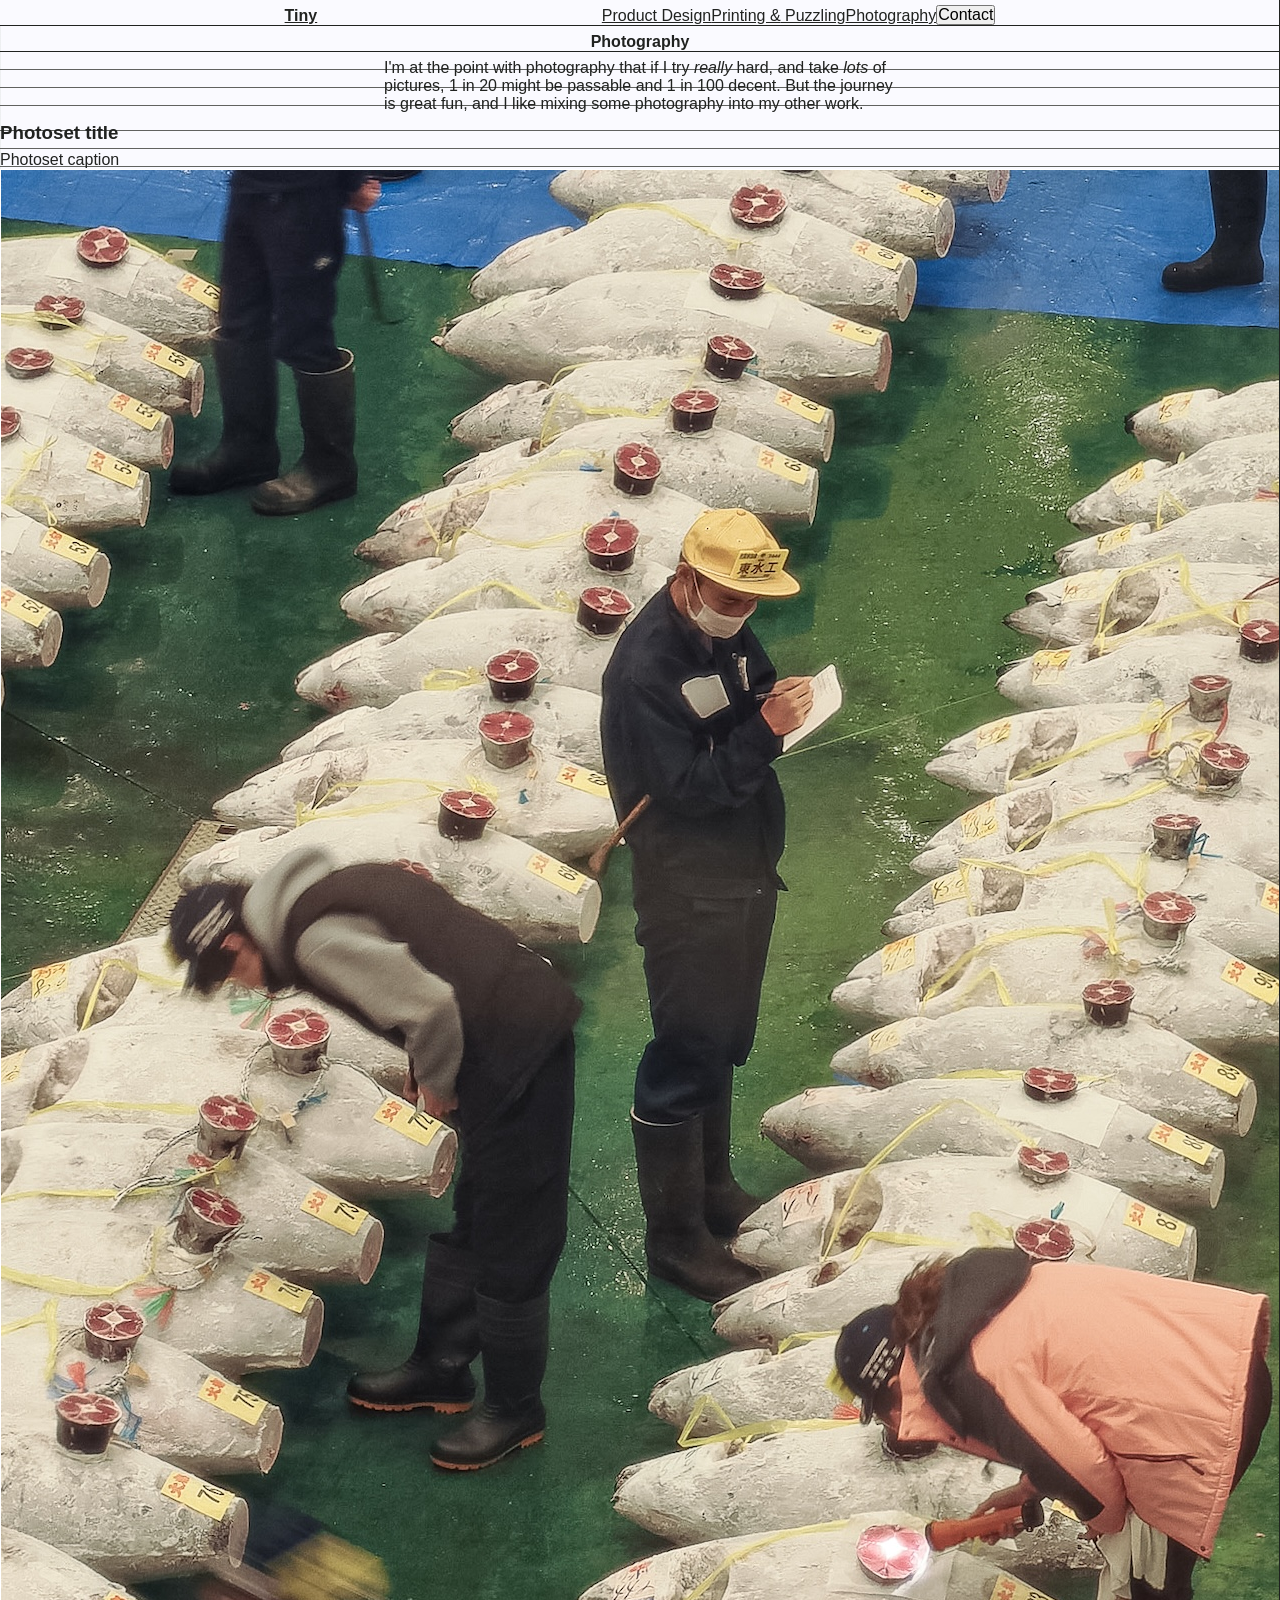
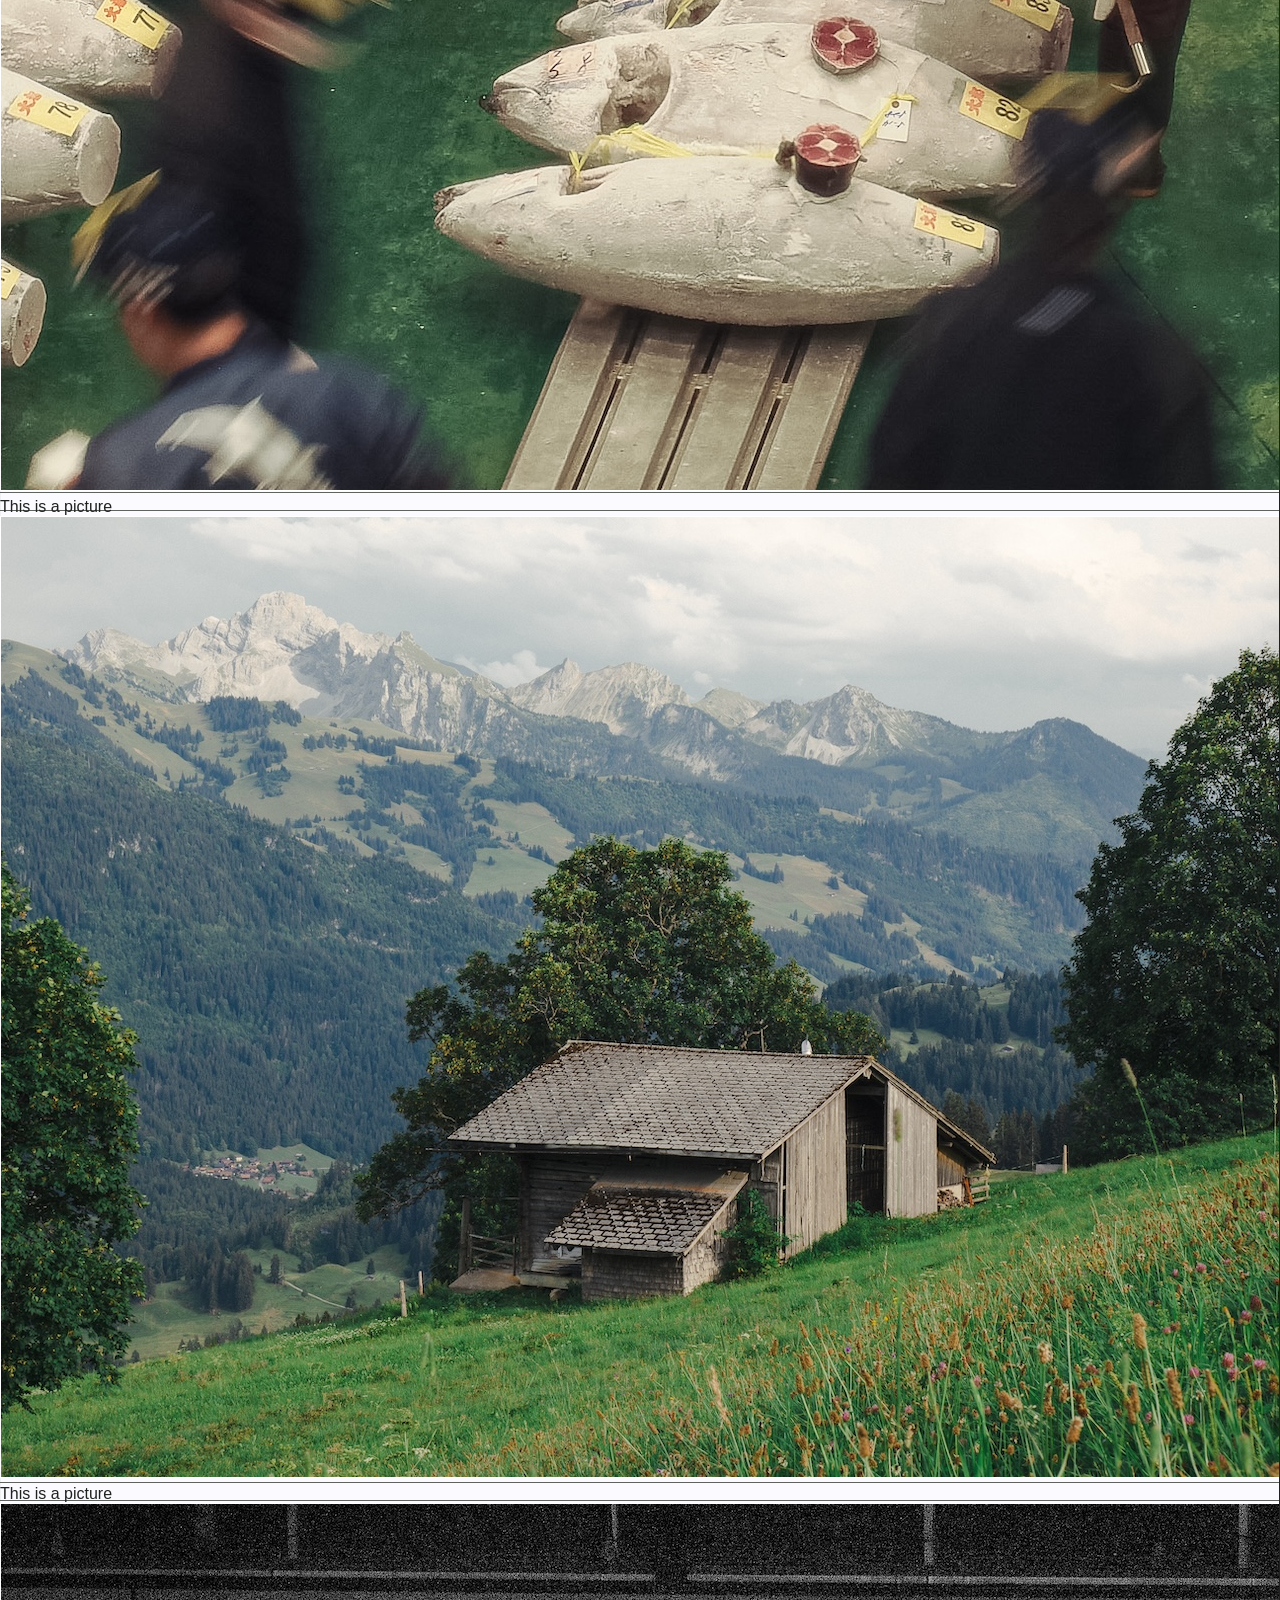
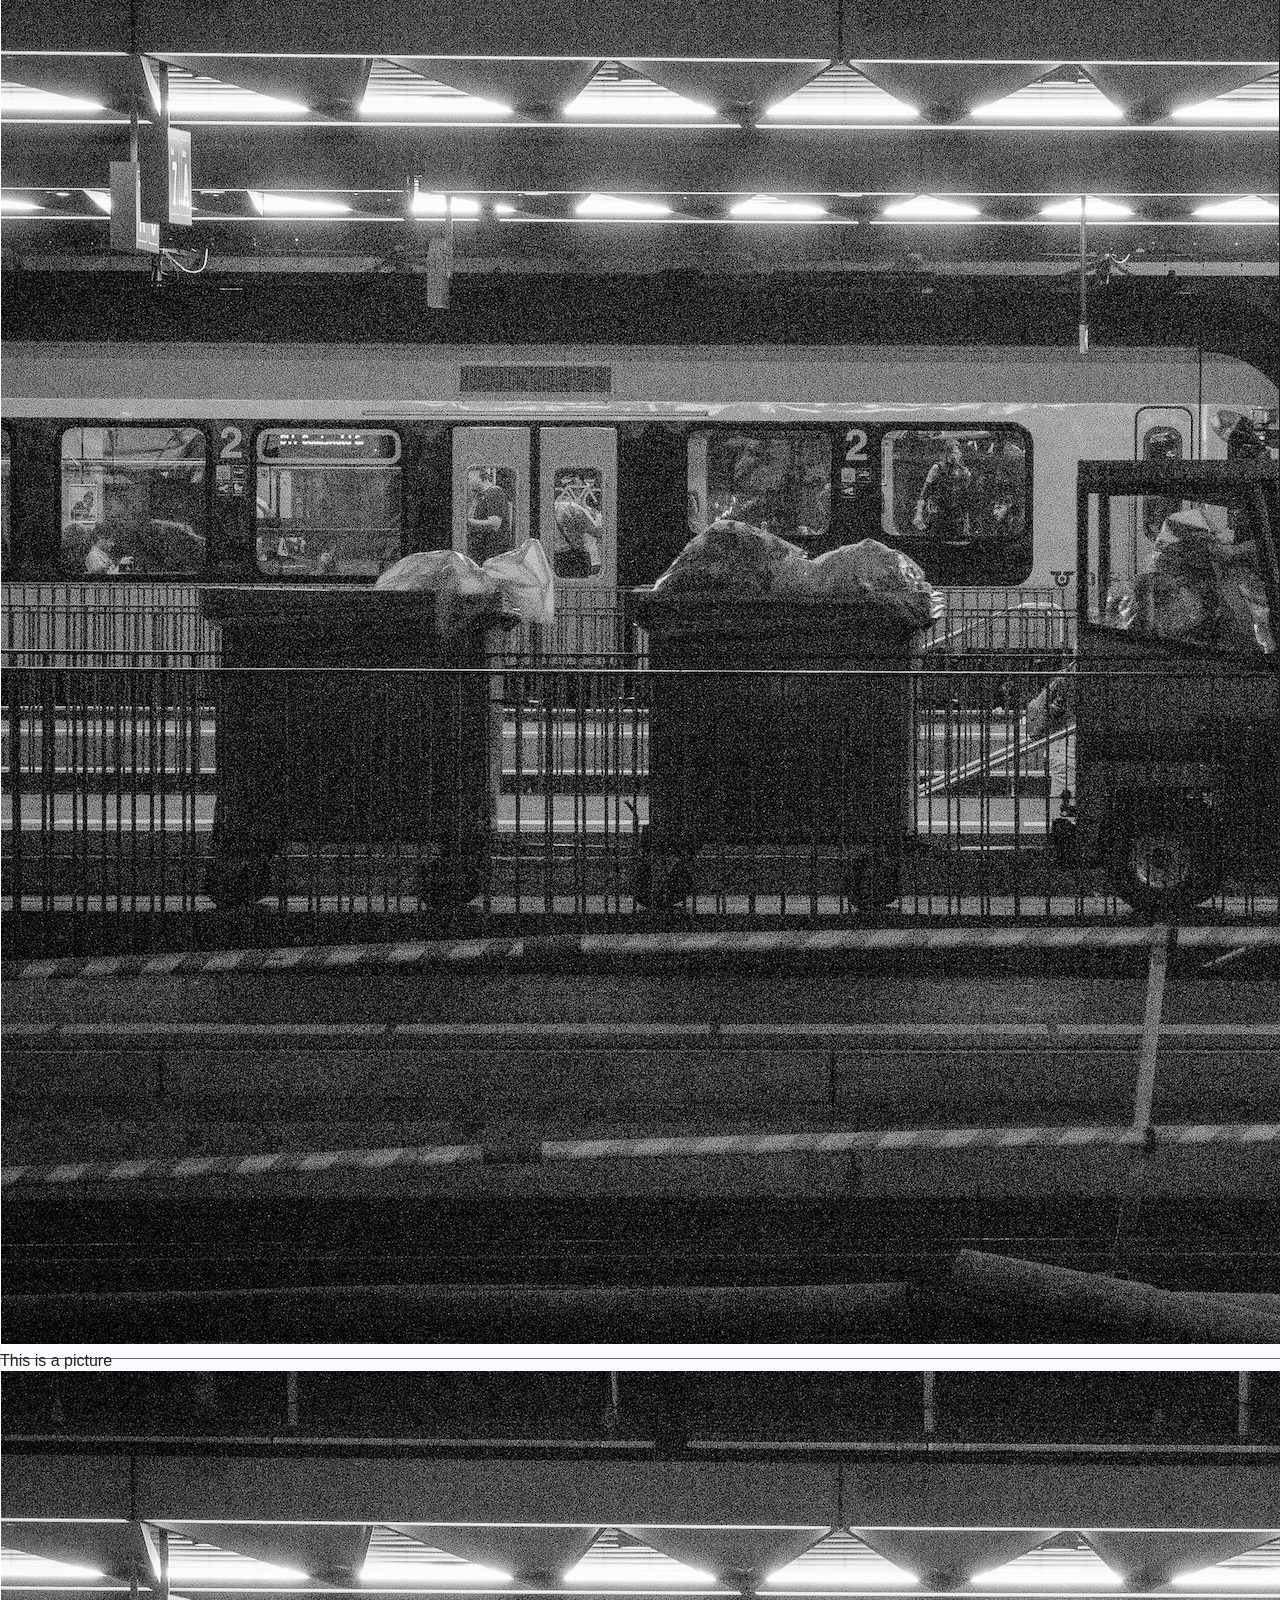
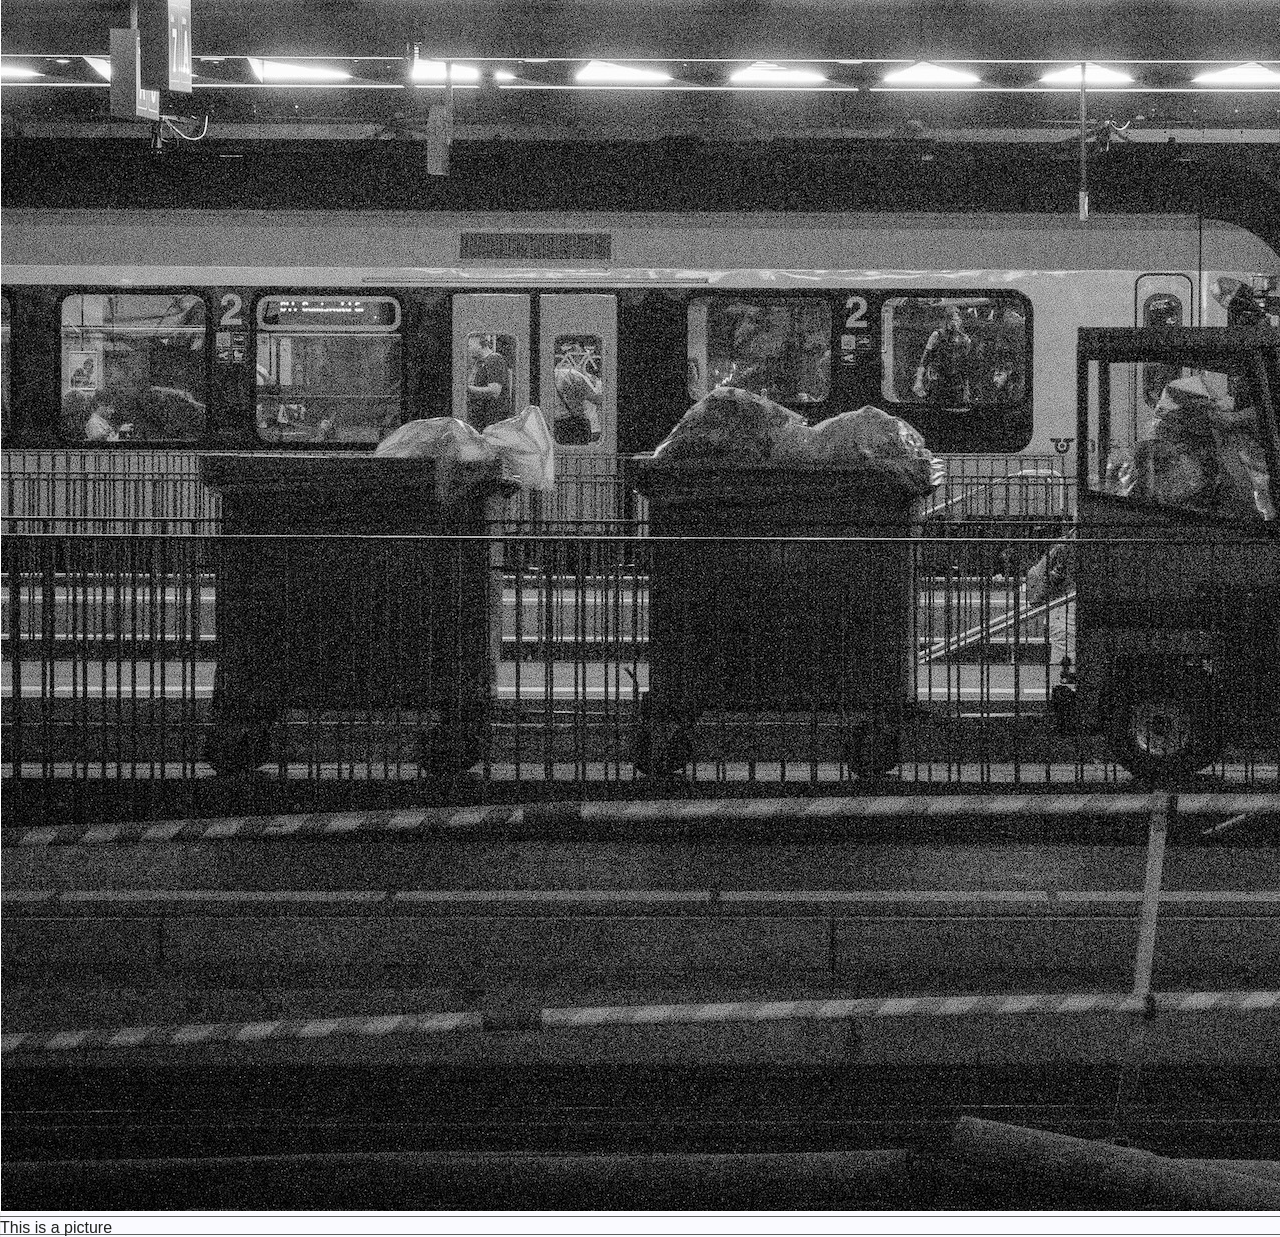
==== commit 62dc806d: "fix: oversized nav on small screens" ====
--- a/photography.html
+++ b/photography.html
@@ -35,7 +35,7 @@
       <h1 class="site-header__logo"><a href="index.html">Tiny</a></h1>
       <nav class="site-header__nav">
         <a href="product-design.html">Product Design</a>
-        <a href="printing-and-puzzling.html">Printing & Puzzling</a>
+        <a href="printing-and-puzzling.html"><span class="no-wrap">Printing &</span> Puzzling</a>
         <a href="photography.html">Photography</a>
       </nav>
       <div class="site-header__cta">
--- a/styles.css
+++ b/styles.css
@@ -202,6 +202,7 @@
 body {
     position: relative;
     min-height: 100vh;
+    overflow-x: hidden;
 }
 
 .grid {
@@ -232,6 +233,7 @@
 /* SITE HEADER
 ================================================*/
 .site-header {
+    background: var(--background);
     padding-top: var(--grid-size);
     align-items: end;
     position: sticky;
@@ -255,6 +257,10 @@
     grid-row: 1;
 }
 
+.site-header__nav a {
+    flex-basis: 0;
+}
+
 .site-header__cta {
     display: none; /* Switched to flex at media query */
     grid-row: 1;
@@ -324,10 +330,15 @@
 
 
 /* RESPONSIVE:
-================================================
-** NOTE: The media query is used twice, make sure to update value in LAYOUT too.
+================================================*/
+@media (min-width: 700px) {
+    .site-header__nav a {
+        flex-basis: auto;
+    }
+}
+
+/* NOTE: This media query is used twice, make sure to update value in LAYOUT too.
 ** It's just easier to read the document having this here as well */
-
 @media (min-width: 1008px) {
     .site-header__cta {
         display: flex;
@@ -342,12 +353,10 @@
         grid-column: 1;
         justify-self: right;
     }
-
     .photoset__photos {
         flex-direction: row;
         align-items: end;
     }
-
     .photoset img {
         border: 1px solid white;
         --wmax: calc(var(--c2) / 3);
@@ -392,4 +401,11 @@
     background-image:
         linear-gradient(to right, var(--light-grid-line) 1px, transparent 1px),
         linear-gradient(to bottom, var(--light-grid-line) 1px, transparent 1px); 
+}
+
+
+/* UTILITIES
+================================================*/
+.no-wrap {
+    white-space: nowrap;
 }
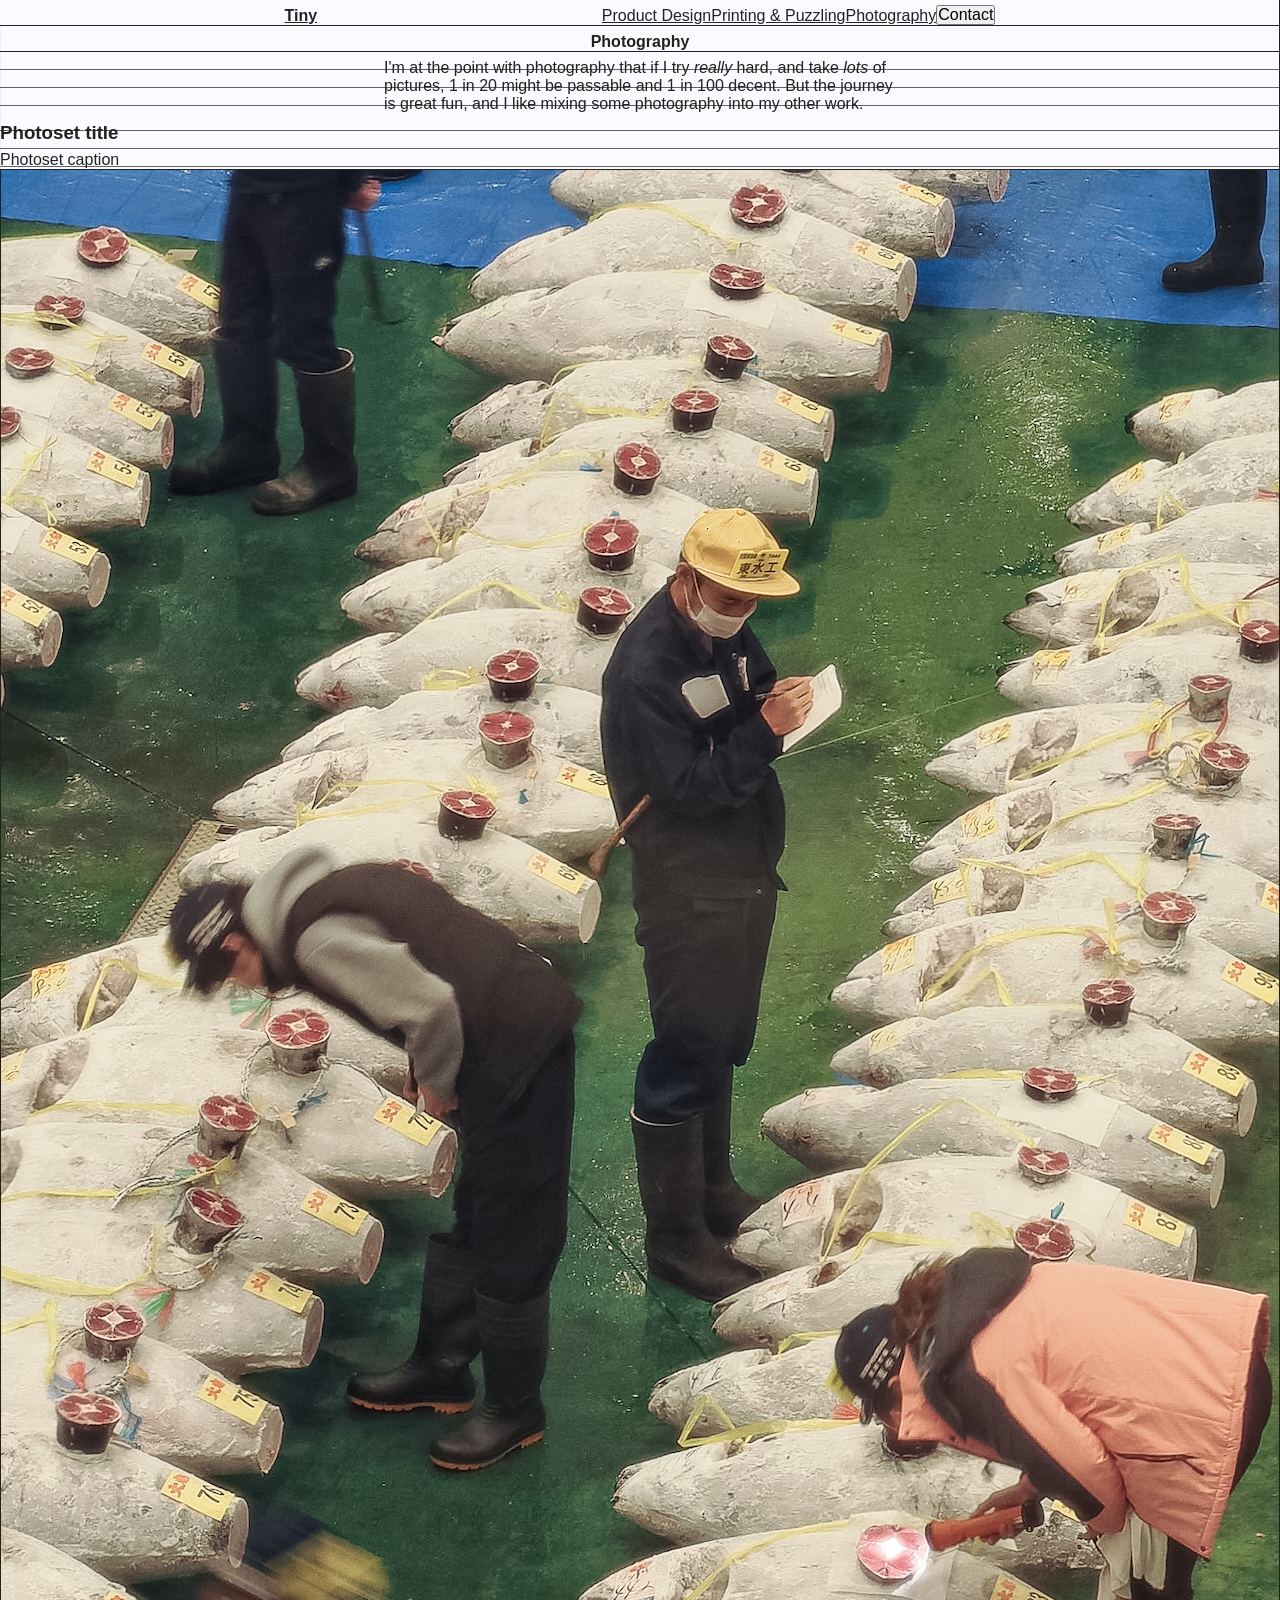
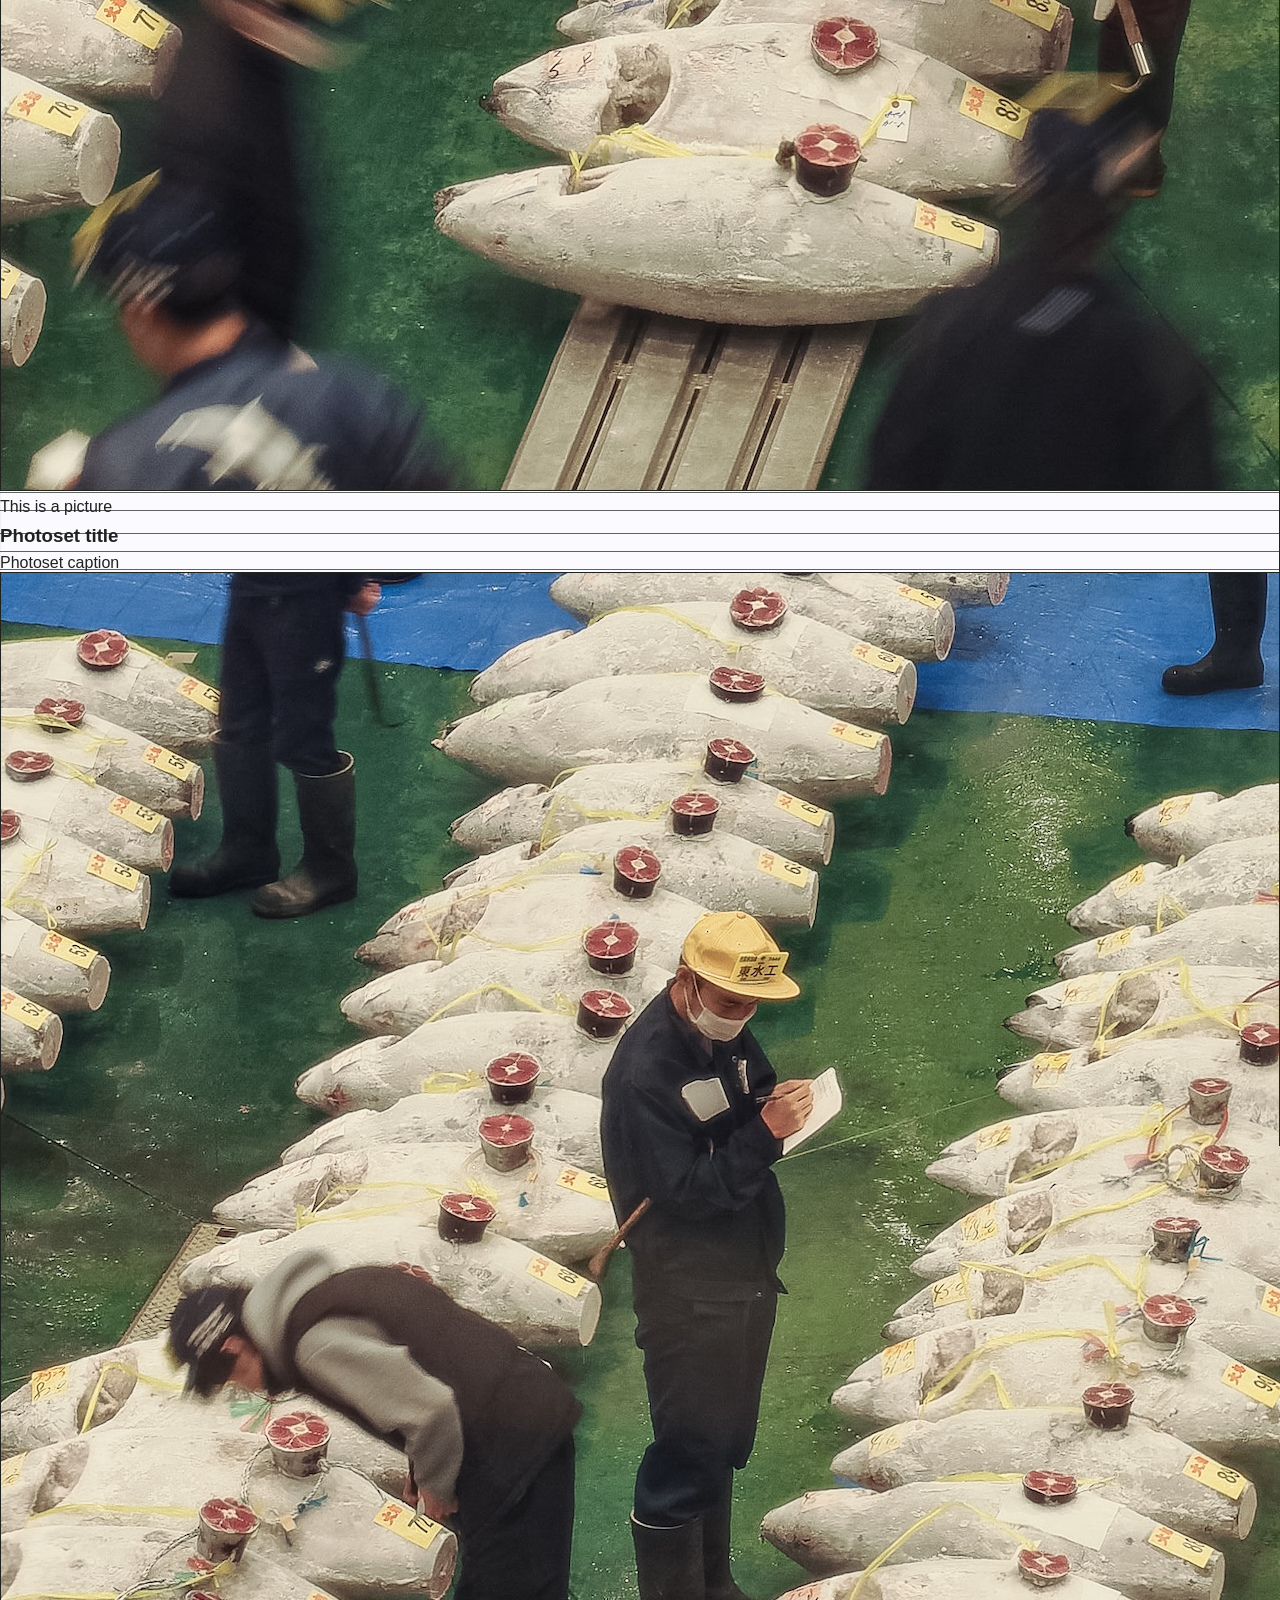
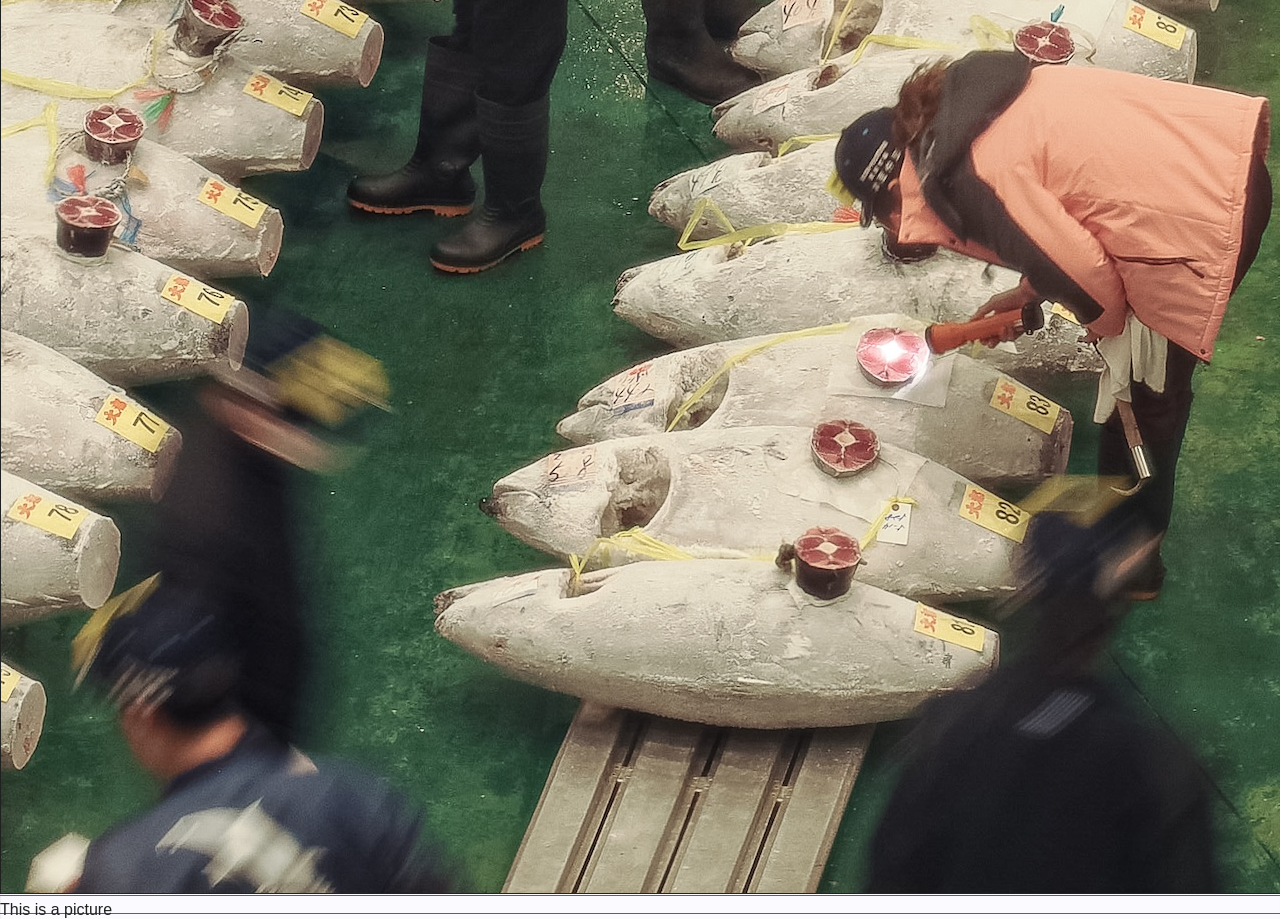
==== commit 47c2b4f3: "feat: increase gap on nav items" ====
--- a/photography.html
+++ b/photography.html
@@ -67,33 +67,26 @@
               <figcaption>This is a picture</figcaption>
             </figure>
 
+          </div>
+        </section>
+
+
+        <section class="photoset grid grid--show-baseline">
+          <h3>Photoset title</h3>
+          <p>Photoset caption</p>
+          
+          <div class="photoset__photos">
             <figure>
               <img
-                style="--wr: 4; --hr: 3; --sf: 1;"
-                src="images/JAUN.jpg"
-              />
-              <figcaption>This is a picture</figcaption>
-            </figure>
-
-            <figure>
-              <img
-                style="--wr: 16; --hr: 9; --sf: 0.75;"
-                src="images/SBB.jpg"
-              />
-              <figcaption>This is a picture</figcaption>
-            </figure>
-            
-            <figure>
-              <img
-                style="--wr: 16; --hr: 9; --sf: 0.75;"
-                src="images/SBB.jpg"
+                style="--wr: 3; --hr: 4; --sf: 1"
+                src="images/TUNA.jpg"
               />
               <figcaption>This is a picture</figcaption>
             </figure>
 
           </div>
+        </section>
 
-        </section>
 
 
       </article>
--- a/styles.css
+++ b/styles.css
@@ -252,7 +252,7 @@
 .site-header__nav {
     display: flex;
     justify-self: end;
-    gap: calc(var(--grid-size) / 2);
+    gap: calc(var(--grid-size));
     align-items: end;
     grid-row: 1;
 }
@@ -325,6 +325,7 @@
 
 .photoset img {
     display: block;
+    border: 1px solid var(--foreground);
 }
 
 
@@ -358,8 +359,7 @@
         align-items: end;
     }
     .photoset img {
-        border: 1px solid white;
-        --wmax: calc(var(--c2) / 3);
+        --wmax: calc(var(--c2) / 2);
     }
 }
 
